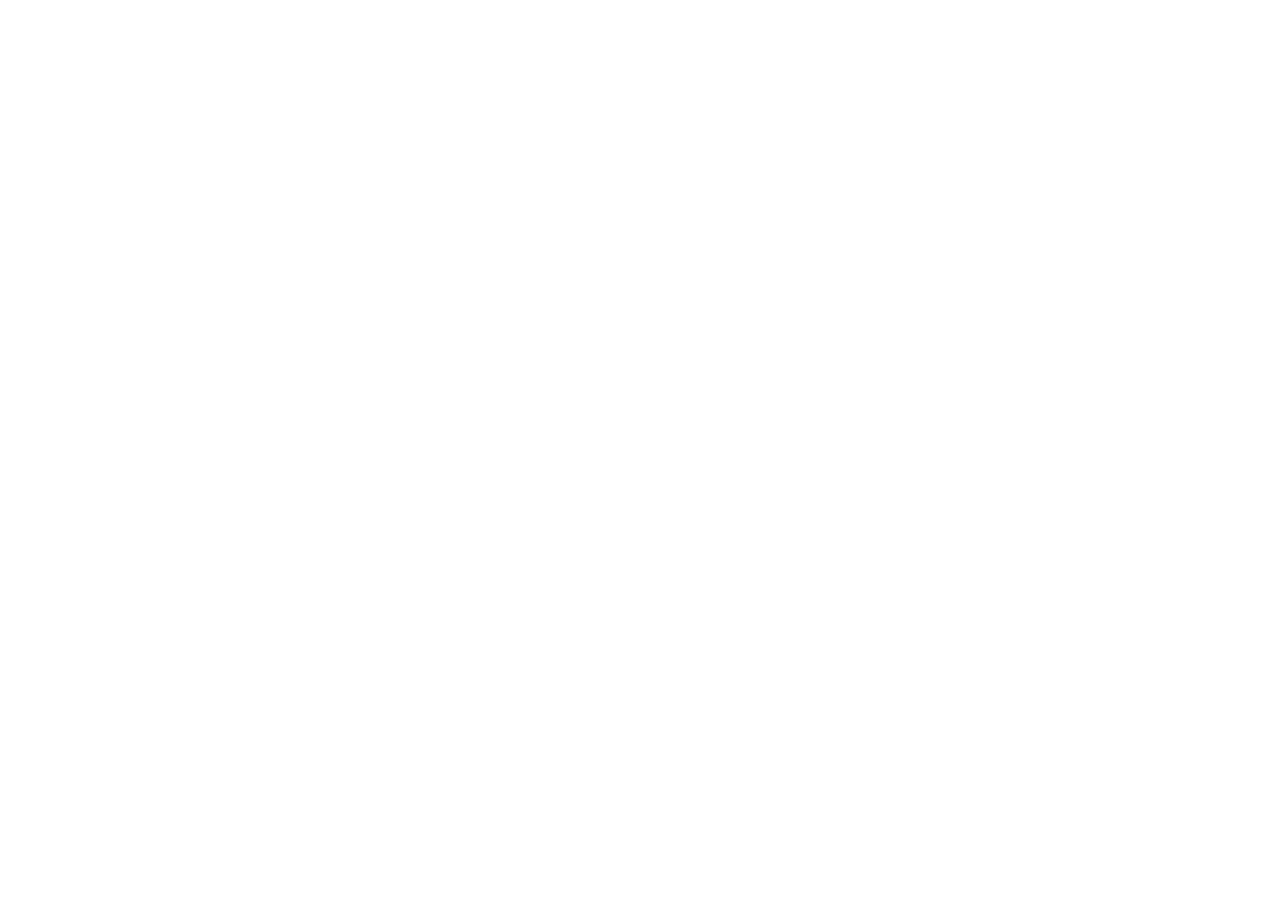
==== indext.html @ 219fdaec "first commit" ====
<!DOCTYPE html>
<html lang="en">

<head>
    <meta charset="UTF-8">
    <meta name="viewport" content="width=device-width, initial-scale=1.0">
    <title>Fancy Traveler</title>
    <link rel="stylesheet" href="CSS/style.css">
    <link rel="stylesheet" href="CSS/responsive.css">

</head>

<body>
    <header>
    </header>
    <main>

    </main>
    <footer>

    </footer>
</body>

</html>
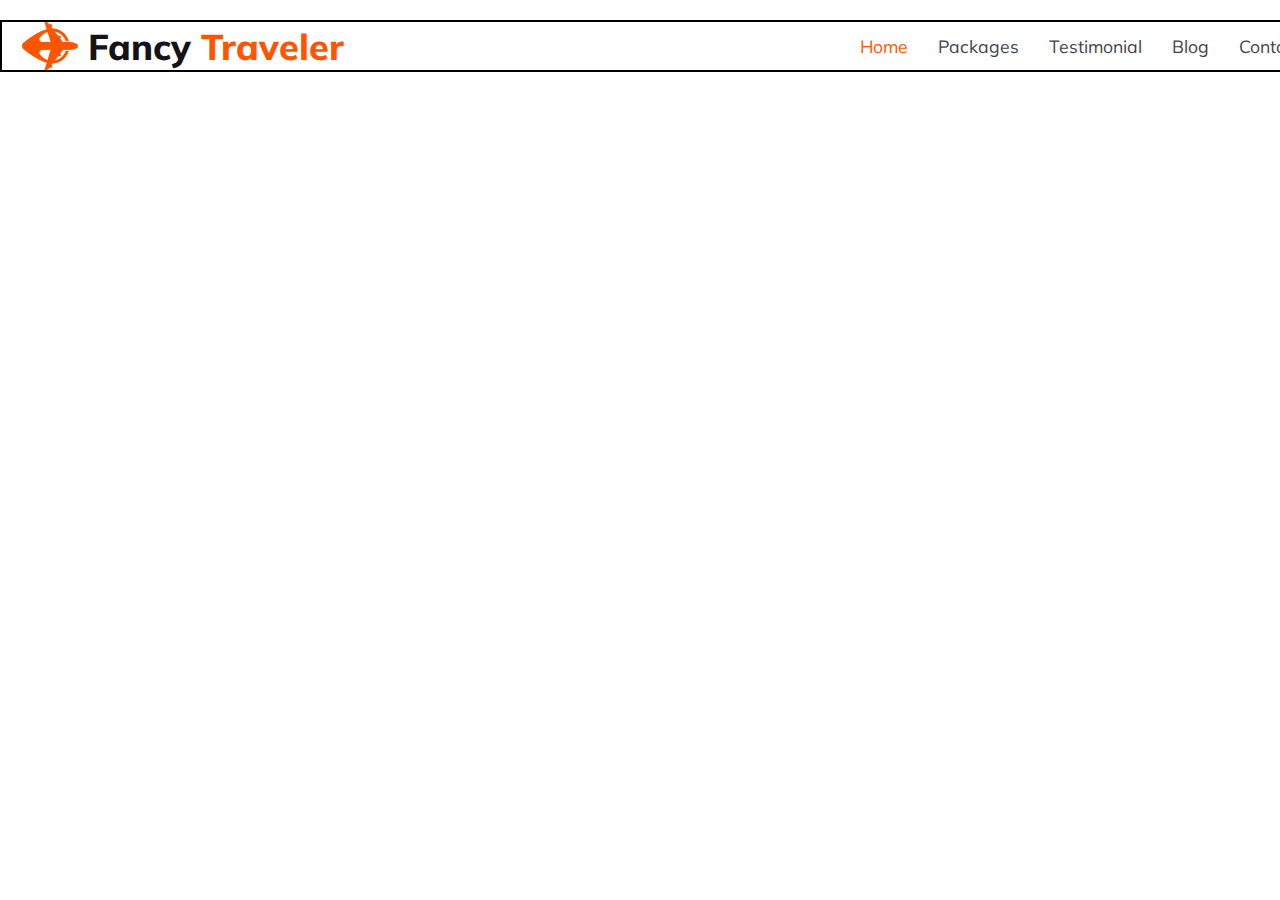
==== commit 1d86d739: "nav bar push" ====
--- a/indext.html
+++ b/indext.html
@@ -7,11 +7,27 @@
     <title>Fancy Traveler</title>
     <link rel="stylesheet" href="CSS/style.css">
     <link rel="stylesheet" href="CSS/responsive.css">
-
+    <link rel="stylesheet" href="https://cdnjs.cloudflare.com/ajax/libs/font-awesome/6.5.1/css/all.min.css"
+        integrity="sha512-DTOQO9RWCH3ppGqcWaEA1BIZOC6xxalwEsw9c2QQeAIftl+Vegovlnee1c9QX4TctnWMn13TZye+giMm8e2LwA=="
+        crossorigin="anonymous" referrerpolicy="no-referrer" />
 </head>
 
 <body>
-    <header>
+    <header class="heading">
+        <!-- Navigation section 'Start Here' -->
+        <nav class="nav-bar">
+            <div class="nav-title">
+                <img src="Images/travel-logo-nav.png" class="logo">
+                <p class="nav-text">Fancy <span style="color:#FF5400 ;">Traveler</span></p>
+            </div>
+            <div class="nav-anchor">
+                <a href="" style="color: #FF5400;">Home</a>
+                <a href="">Packages</a>
+                <a href="">Testimonial</a>
+                <a href="">Blog</a>
+                <a href="">Contact</a>
+            </div>
+        </nav>
     </header>
     <main>
 
--- a/CSS/style.css
+++ b/CSS/style.css
@@ -0,0 +1,42 @@
+@import url("https://fonts.googleapis.com/css2?family=Mulish:ital,wght@0,200;0,300;0,400;0,500;0,600;0,700;0,800;0,900;1,300;1,400;1,600;1,700;1,800&display=swap");
+
+/* Universal style uses */
+* {
+    font-family: "Mulish", sans-serif;
+    margin: 0;
+    padding: 0;
+}
+
+/* Nav section style start here */
+
+.nav-bar {
+    border: 2px solid;
+    width: 1320px;
+    display: flex;
+    justify-content: space-between;
+    margin: 20px auto;
+}
+
+.nav-title {
+    display: flex;
+    align-items: center;
+    gap: 10px;
+    padding-left: 20px;
+    color: #131318;
+font-size: 36px;
+font-weight: 800;
+}
+.nav-anchor a {
+    text-decoration: none;
+    color: var(--Dark-02, #424247);
+text-align: center;
+font-size: 1.1rem;
+font-weight: 400;
+}
+.nav-anchor {
+    padding-right: 20px;
+    display: flex;
+    align-items: center;
+    gap: 30px;
+    
+}--- a/CSS/responsive.css
+++ b/CSS/responsive.css
@@ -0,0 +1,57 @@
+/* Nav bar responsive for Mobile Device */
+
+@media screen and (max-width: 600px) {
+    .nav-bar{
+        width: 90%;
+        flex-direction: column;
+        align-items: center;
+        gap: 10px;
+    }
+    .nav-anchor {
+        display: grid;
+        grid-template-columns: repeat(3, 1fr);
+    }
+}
+
+
+
+
+
+
+
+
+
+
+
+
+
+
+
+
+
+
+
+
+
+
+
+
+
+@media screen and (max-width: 600px) {
+    
+}
+@media screen and (max-width: 600px) {
+    
+}
+@media screen and (max-width: 600px) {
+    
+}
+@media screen and (max-width: 600px) {
+    
+}
+@media screen and (max-width: 600px) {
+    
+}
+@media screen and (max-width: 600px) {
+    
+}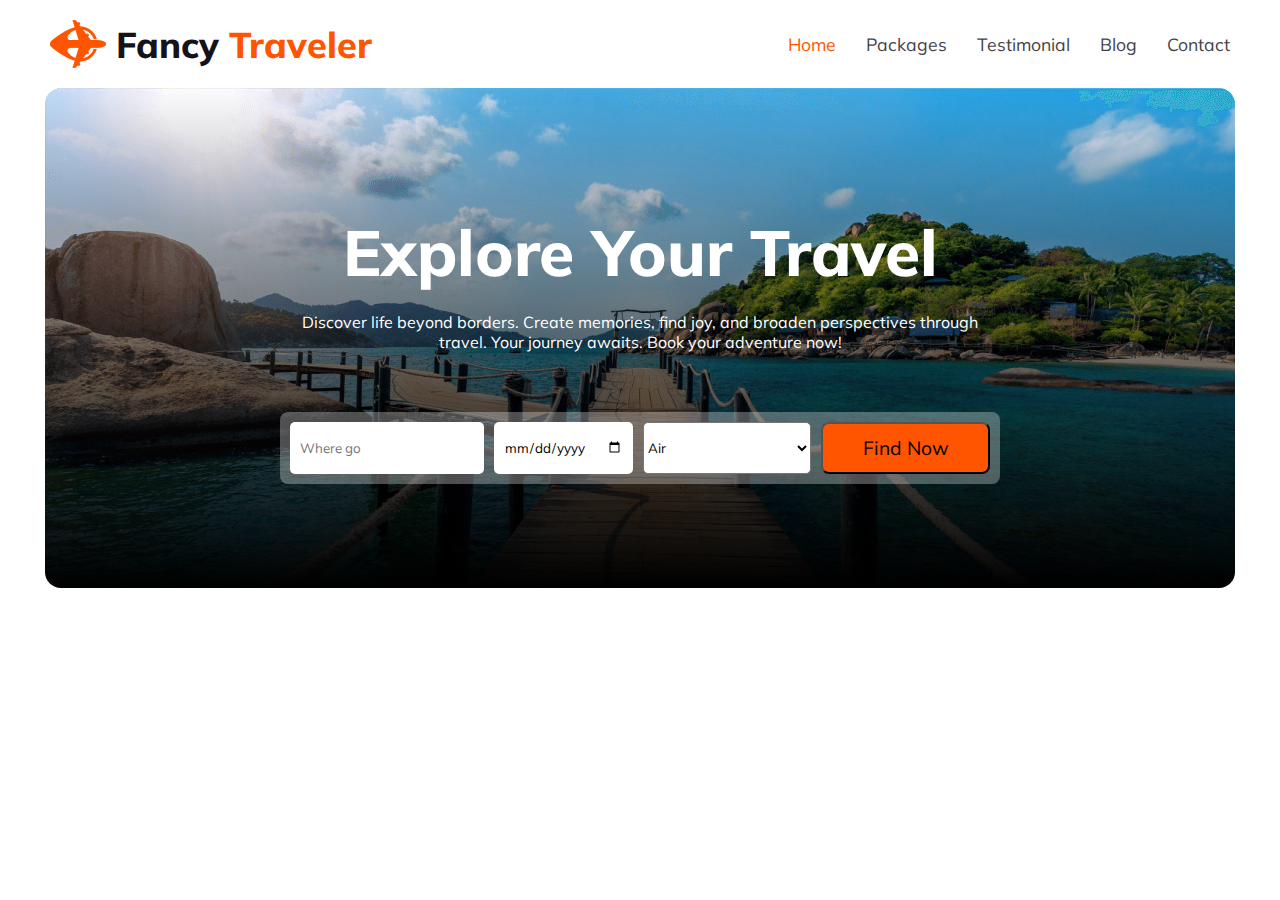
==== commit 6dc42478: "Complete code of Header Section" ====
--- a/indext.html
+++ b/indext.html
@@ -28,6 +28,44 @@
                 <a href="">Contact</a>
             </div>
         </nav>
+        <!-- Navigation section 'End Here' -->
+
+        <!-- Header Banner Section 'Start Here' -->
+
+        <section class="header-banner">
+            <div class="header-banner-text">
+                <h1 class="banner-heading">
+                    Explore Your Travel
+                </h1>
+                <p class="banner-dis">
+                    Discover life beyond borders. Create memories, find joy, and broaden perspectives through travel.
+                    Your
+                    journey awaits. Book your adventure now!
+                </p>
+                <form action="" class="head-form">
+                    <input type="text" placeholder="Where go">
+                    <input type="date" placeholder="When">
+                    <select aria-placeholder="Select Type" class="select">
+                        <option value="Air">Air</option>
+                        <option value="Metro"> Metro</option>
+                        <option value="Bus">Bus</option>
+                        <option value="Private Car">Private Car</option>
+                        <option value="Bike">Bike</option>
+                    </select>
+                    <button class="btn-primary">
+                        <i class="fa fa-magnifying-glass"></i>
+                        Find Now
+                    </button>
+                </form>
+            </div>
+        </section>
+
+
+
+
+
+        <!-- Header Banner Section 'End Here' -->
+
     </header>
     <main>
 
@@ -37,4 +75,5 @@
     </footer>
 </body>
 
-</html>+</html>
+
--- a/CSS/style.css
+++ b/CSS/style.css
@@ -10,8 +10,8 @@
 /* Nav section style start here */
 
 .nav-bar {
-    border: 2px solid;
-    width: 1320px;
+    /* border: 2px solid; */
+    width: 1220px;
     display: flex;
     justify-content: space-between;
     margin: 20px auto;
@@ -23,20 +23,96 @@
     gap: 10px;
     padding-left: 20px;
     color: #131318;
-font-size: 36px;
-font-weight: 800;
+    font-size: 36px;
+    font-weight: 800;
 }
+
 .nav-anchor a {
     text-decoration: none;
     color: var(--Dark-02, #424247);
-text-align: center;
-font-size: 1.1rem;
-font-weight: 400;
+    text-align: center;
+    font-size: 1.1rem;
+    font-weight: 400;
 }
+
 .nav-anchor {
     padding-right: 20px;
     display: flex;
     align-items: center;
     gap: 30px;
-    
+}
+
+/* Header Banner style start here */
+
+.header-banner {
+    /* border: 2px solid; */
+    margin: 0 auto;
+    width: 100%;
+    width: 1190px;
+    height: 500px;
+    background-image: linear-gradient(to top, black, transparent), url('../Images/header-banner.png');
+    background-repeat: no-repeat;
+    background-repeat: cover;
+    border-radius: 16px;
+    display: flex;
+    flex-direction: column;
+    justify-content: center;
+    /* align-content: center; */
+    text-align: center;
+}
+
+.banner-heading {
+    color: #FFF;
+    font-size: 4rem;
+    font-weight: 800;
+    margin: 20px auto;
+}
+
+.banner-dis {
+    width: 676px;
+    color: #FFF;
+    /* text-align: center; */
+    font-size: 1rem;
+    font-weight: 400;
+    margin: 20px auto 60px auto;
+}
+
+.head-form {
+    width: 700px;
+    margin: 0 auto;
+    padding: 10px;
+    display: flex;
+    justify-content: center;
+    border-radius: 8px;
+    background: rgba(255, 255, 255, 0.30);
+}
+
+.head-form input {
+    margin-right: 10px;
+    padding: 10px;
+    border: none;
+    border-radius: 5px;
+}
+
+.select {
+    width: 174px;
+    height: 52px;
+    border-radius: 5px;
+    background: #FFF;
+    margin-right: 10px;
+}
+
+.btn-primary {
+    width: 174px;
+    height: 52px;
+    border-radius: 8px;
+    background: #FF5400;
+    padding: 10px;
+    font-size: 1.2rem;
+    transition: transform(s);
+}
+
+.btn-primary:hover {
+    transform: translateY(-20px) scale(1.2);
+    z-index: 1.2;
 }--- a/CSS/responsive.css
+++ b/CSS/responsive.css
@@ -1,15 +1,55 @@
 /* Nav bar responsive for Mobile Device */
 
 @media screen and (max-width: 600px) {
-    .nav-bar{
+    .nav-bar {
         width: 90%;
         flex-direction: column;
         align-items: center;
         gap: 10px;
     }
+
     .nav-anchor {
         display: grid;
         grid-template-columns: repeat(3, 1fr);
+    }
+}
+
+@media screen and (max-width: 600px) {
+    .header-banner {
+        width: 90%;
+        flex-direction: column;
+    }
+
+    .banner-heading {
+        font-size: 2rem;
+        font-weight: 800;
+        margin: 20px auto;
+    }
+
+    .banner-dis {
+        width: 350px;
+    }
+
+    .head-form {
+        max-width: 80%;
+        flex-direction: column;
+        justify-content: space-evenly;
+        align-items: center;
+    }
+    .select {
+        width: 268px;
+        height: 38px;
+        margin-bottom: 20px;
+
+    }
+    .head-form input {
+        width: 80%;
+        margin-bottom: 20px;
+    }
+    .btn-primary{
+        width: 268px;
+        height: 50px;
+        margin-left: -10px;
     }
 }
 
@@ -37,21 +77,12 @@
 
 
 
-@media screen and (max-width: 600px) {
-    
-}
-@media screen and (max-width: 600px) {
-    
-}
-@media screen and (max-width: 600px) {
-    
-}
-@media screen and (max-width: 600px) {
-    
-}
-@media screen and (max-width: 600px) {
-    
-}
-@media screen and (max-width: 600px) {
-    
-}+@media screen and (max-width: 600px) {}
+
+@media screen and (max-width: 600px) {}
+
+@media screen and (max-width: 600px) {}
+
+@media screen and (max-width: 600px) {}
+
+@media screen and (max-width: 600px) {}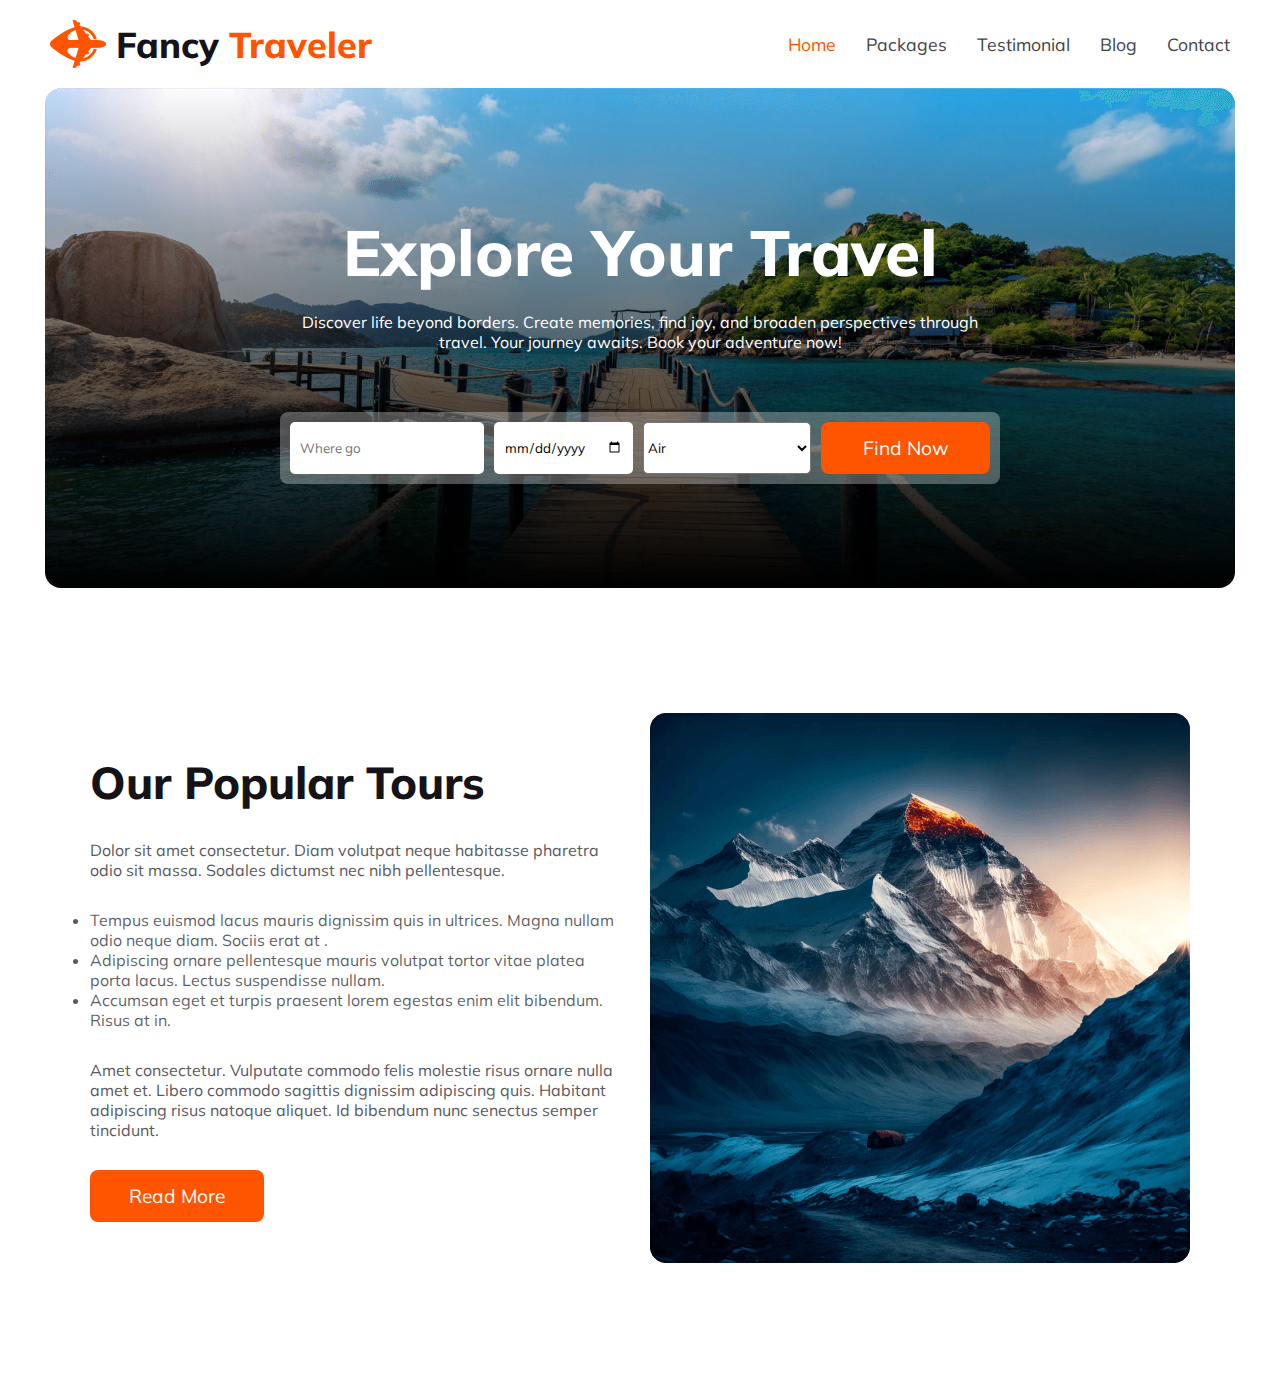
==== commit c7124b97: "Section 1 Compleat code with responsiveness" ====
--- a/indext.html
+++ b/indext.html
@@ -59,15 +59,69 @@
                 </form>
             </div>
         </section>
+    </header>
+    <!-- Header Banner Section 'End Here' -->
+
+    <!-- Main  Section 'Start Here' -->
+    <main>
+<!-- Section 01 code 'Start Here' -->
+
+<section class="section1">
+    <div class="sec1-text">
+        <h1 class="sce1-heading">
+            Our Popular Tours
+        </h1>
+        <p class="sec1-p">
+            Dolor sit amet consectetur. Diam volutpat neque habitasse pharetra odio sit massa. Sodales dictumst nec nibh pellentesque.
+        </p>
+        <ul class="sec1-ul">
+            <li>Tempus euismod lacus mauris dignissim quis in ultrices. Magna nullam odio neque diam. Sociis erat at .</li>
+            <li>Adipiscing ornare pellentesque mauris volutpat tortor vitae platea porta lacus. Lectus suspendisse nullam.</li>
+            <li> Accumsan eget et turpis praesent lorem egestas enim elit bibendum. Risus at in.</li>
+        </ul>
+        <p class="sec1-p"> 
+            Amet consectetur. Vulputate commodo felis molestie risus 
+ornare nulla amet et. Libero commodo sagittis dignissim adipiscing quis. Habitant adipiscing risus natoque aliquet. Id bibendum nunc senectus semper tincidunt. 
+        </p>
+<button class="btn-primary">
+    Read More
+</button>
+
+    </div>
+    <div class="sce1-img">
+        <img src="Images/popular-tours.png" alt="" class="hill">
+    </div>
+</section>
 
 
 
 
 
-        <!-- Header Banner Section 'End Here' -->
 
-    </header>
-    <main>
+
+
+
+
+
+
+<!-- Section 01 code 'Start Here' -->
+
+
+
+
+
+
+
+
+<!-- Section 01 code 'Start Here' -->
+<!-- Section 01 code 'Start Here' -->
+<!-- Section 01 code 'Start Here' -->
+
+
+
+
+
+
 
     </main>
     <footer>
--- a/CSS/style.css
+++ b/CSS/style.css
@@ -103,8 +103,10 @@
 }
 
 .btn-primary {
+    color: #FFF;
     width: 174px;
     height: 52px;
+    border: none;
     border-radius: 8px;
     background: #FF5400;
     padding: 10px;
@@ -115,4 +117,46 @@
 .btn-primary:hover {
     transform: translateY(-20px) scale(1.2);
     z-index: 1.2;
+}
+
+/* Section 1 style start here */
+.section1 {
+    margin: 100px auto;
+    width: 1200px;
+    height: 600px;
+    display: flex;
+    justify-content: center;
+    align-items: center;
+    gap: 30px;
+}
+
+.sce1-heading {
+    color: #131318;
+    text-align: left;
+    font-size: 2.8rem;
+    font-weight: 800;
+    margin-bottom: 30px;
+}
+
+.sec1-p {
+    width: 530px;
+    color: #5A5A5D;
+    font-size: 1rem;
+    font-weight: 400;
+    margin: 30px 0;
+}
+
+.sec1-text > ul > li {
+    width: 525px;
+    color: rgba(19, 19, 24, 0.70);
+    font-size: 1rem;
+    font-weight: 400;
+    margin-bottom: 30px 0px;
+}
+
+.sce1-img {
+    max-width: 50%;
+    width: 540px;
+height: 550px;
+border-radius: 16px;
 }--- a/CSS/responsive.css
+++ b/CSS/responsive.css
@@ -36,20 +36,55 @@
         justify-content: space-evenly;
         align-items: center;
     }
+
     .select {
         width: 268px;
         height: 38px;
         margin-bottom: 20px;
 
     }
+
     .head-form input {
         width: 80%;
         margin-bottom: 20px;
     }
-    .btn-primary{
+
+    .btn-primary {
         width: 268px;
         height: 50px;
         margin-left: -10px;
+    }
+}
+
+@media screen and (max-width: 600px) {
+    .section1 {
+        width: 80%;
+        height: 100%;
+        flex-direction: column;
+        justify-content: center;
+        align-items: center;
+        gap: 30px;
+    }
+
+    .sce1-heading {
+        text-align: left;
+        font-size: 1.8rem;
+    }
+
+    .sec1-p {
+        width: 350px;
+    }
+
+    .sec1-text>ul>li {
+        width: 350px;
+    }
+
+    .sce1-img img {
+        position: relative;
+        left: -90px;
+        width: 350px;
+        height: 350px;
+        margin: 0px auto;
     }
 }
 
@@ -83,6 +118,4 @@
 
 @media screen and (max-width: 600px) {}
 
-@media screen and (max-width: 600px) {}
-
 @media screen and (max-width: 600px) {}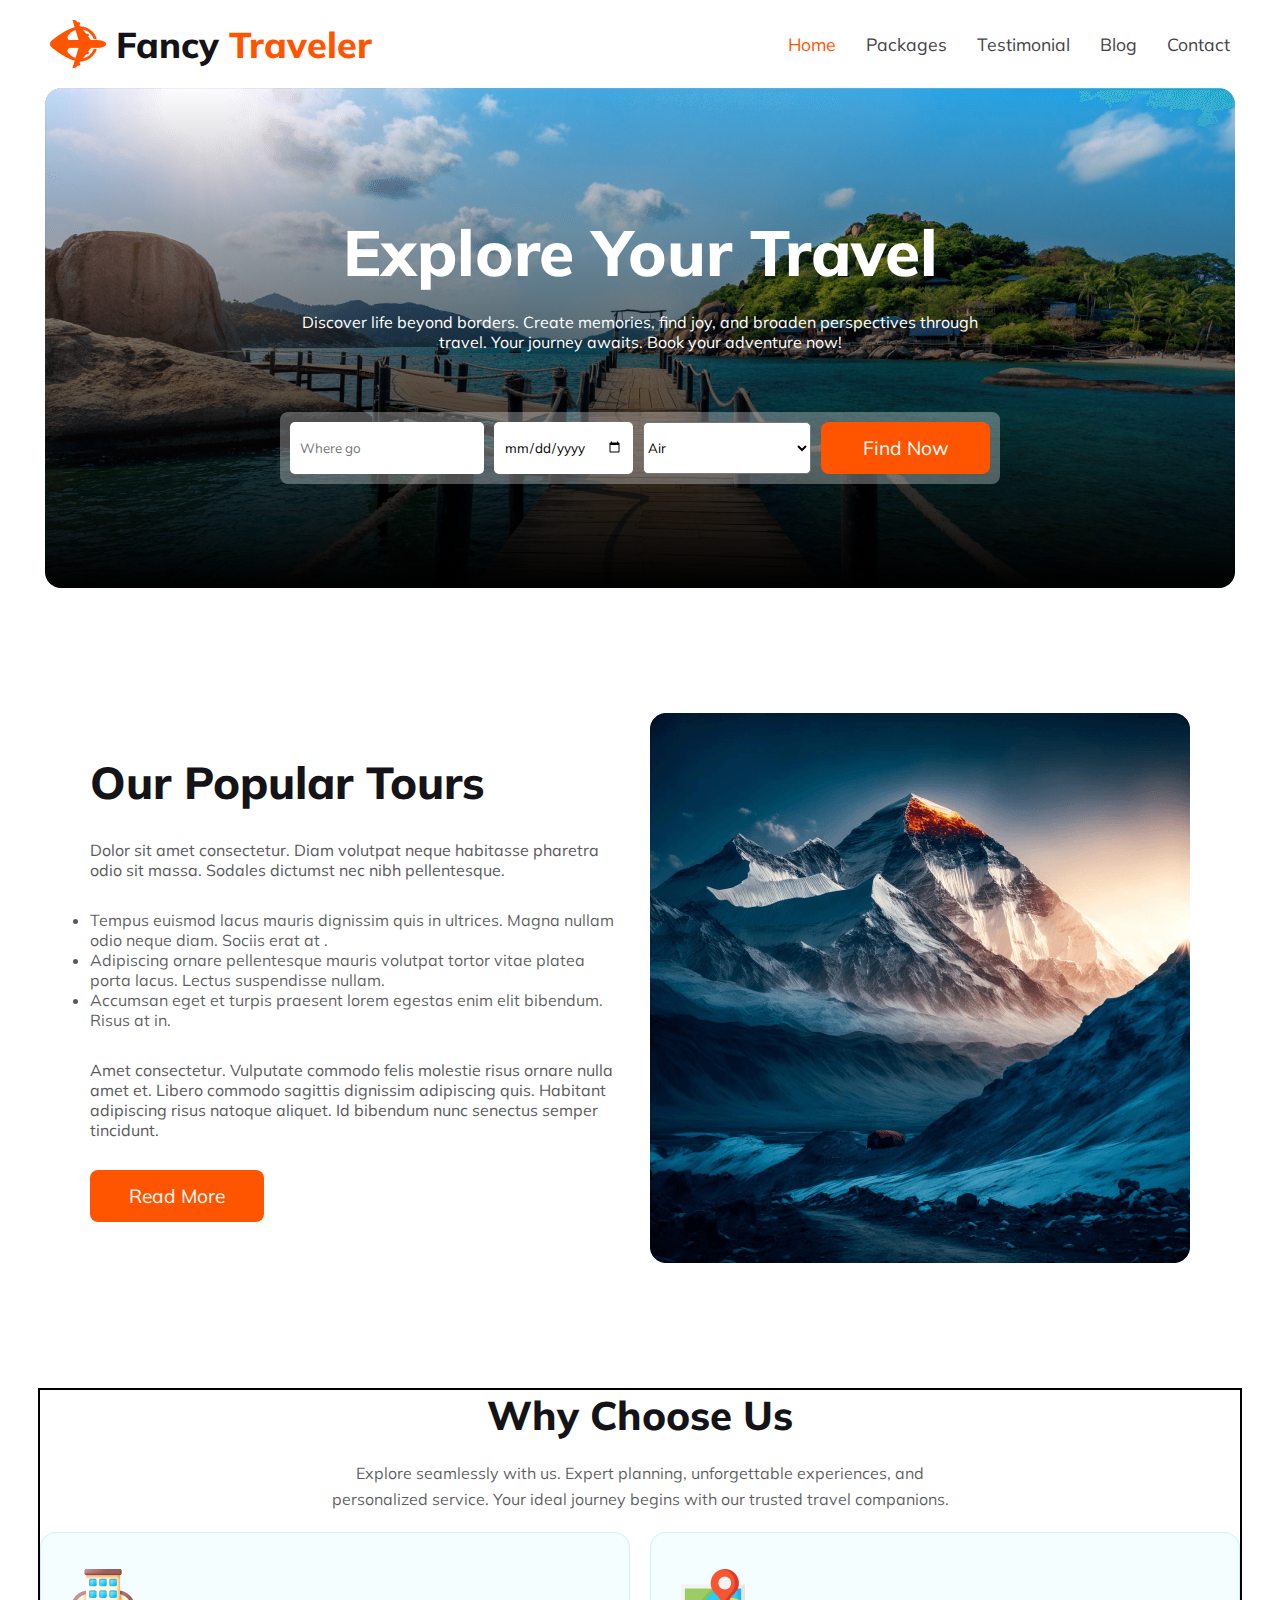
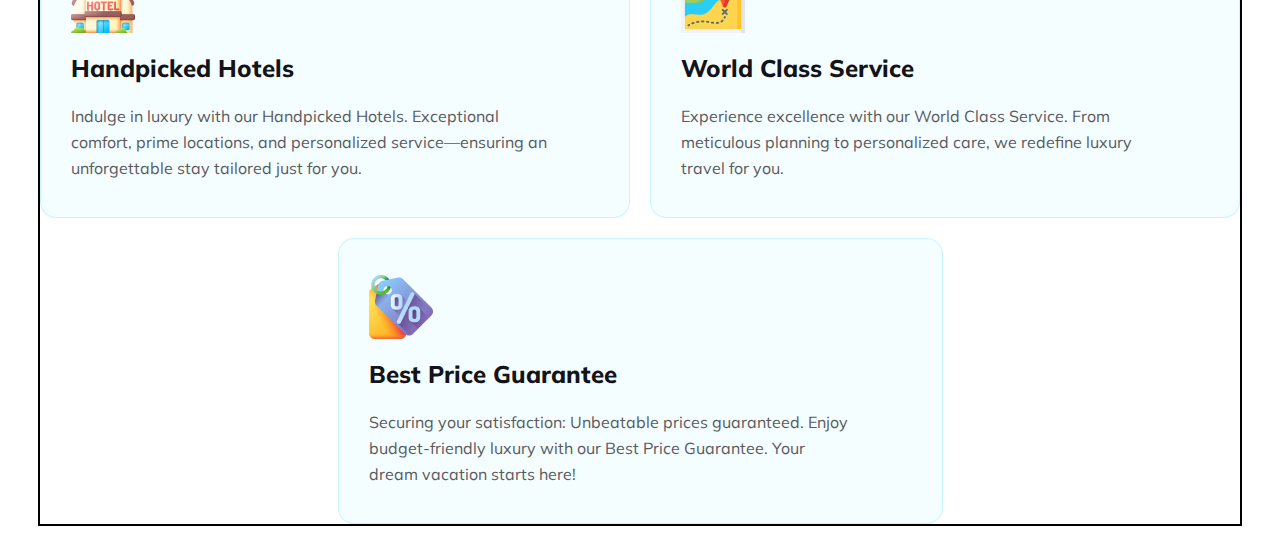
==== commit 2ffe3084: "why choose us section with responsive layout" ====
--- a/indext.html
+++ b/indext.html
@@ -4,7 +4,7 @@
 <head>
     <meta charset="UTF-8">
     <meta name="viewport" content="width=device-width, initial-scale=1.0">
-    <title>Fancy Traveler</title>
+    <title>Fancy Traveler </title>
     <link rel="stylesheet" href="CSS/style.css">
     <link rel="stylesheet" href="CSS/responsive.css">
     <link rel="stylesheet" href="https://cdnjs.cloudflare.com/ajax/libs/font-awesome/6.5.1/css/all.min.css"
@@ -83,7 +83,7 @@
             Amet consectetur. Vulputate commodo felis molestie risus 
 ornare nulla amet et. Libero commodo sagittis dignissim adipiscing quis. Habitant adipiscing risus natoque aliquet. Id bibendum nunc senectus semper tincidunt. 
         </p>
-<button class="btn-primary">
+<button class="btn-primary btn-two">
     Read More
 </button>
 
@@ -92,19 +92,49 @@
         <img src="Images/popular-tours.png" alt="" class="hill">
     </div>
 </section>
+<!-- Section 01 code 'End Here' -->
 
 
 
+<!-- Section 03 code 'Start Here' -->
 
-
-
-
-
-
-
-
-
-<!-- Section 01 code 'Start Here' -->
+<section class="ch-container">
+        <div class="ch-head">
+            <h1 class="ch-heading">Why Choose Us</h1>
+            <p class="ch-dis">Explore seamlessly with us. Expert planning, unforgettable experiences, and personalized service. Your ideal journey begins with our trusted travel companions.</p>
+        </div>
+    <div class="ch-div2">
+        <div class="ch-serve">
+            <img src="Images/hotel1.png" class="ch-img">
+            <h1 class="ch-heading">
+                Handpicked Hotels
+            </h1>
+            <p class="ch-p">
+                Indulge in luxury with our Handpicked Hotels. Exceptional comfort, prime locations, and personalized service—ensuring an unforgettable stay tailored just for you.
+            </p>
+        </div>
+        <div class="ch-serve">
+            <img src="Images/map1.png" class="ch-img">
+            <h1 class="ch-heading">
+                World Class Service
+            </h1>
+            <p class="ch-p">
+                Experience excellence with our World Class Service. From meticulous planning to personalized care, we redefine luxury travel for you.
+            </p>
+        </div>
+    </div>
+    <div class="ch-div3">
+        <div class="ch-serve">
+            <img src="Images/price-tag1.png" class="ch-img">
+            <h1 class="ch-heading">
+                Best Price Guarantee
+            </h1>
+            <p class="ch-p">
+                Securing your satisfaction: Unbeatable prices guaranteed. Enjoy budget-friendly luxury with our Best Price Guarantee. Your dream vacation starts here! 
+            </p>
+        </div>
+    </div>
+</section>
 
 
 
--- a/CSS/style.css
+++ b/CSS/style.css
@@ -146,7 +146,7 @@
     margin: 30px 0;
 }
 
-.sec1-text > ul > li {
+.sec1-text>ul>li {
     width: 525px;
     color: rgba(19, 19, 24, 0.70);
     font-size: 1rem;
@@ -157,6 +157,86 @@
 .sce1-img {
     max-width: 50%;
     width: 540px;
-height: 550px;
-border-radius: 16px;
+    height: 550px;
+    border-radius: 16px;
+}
+
+/* Section 3 style start here */
+
+.ch-container {
+    border: 2px solid;
+    width: 1200px;
+    margin: 10px auto;
+    display: block;
+    /* text-align: center; */
+}
+
+.ch-head {
+    text-align: center;
+}
+
+.ch-head .ch-heading {
+    color: #131318;
+    font-size: 2.5rem;
+    font-weight: 800;
+}
+
+.ch-head .ch-dis {
+    /* border: 1px solid; */
+    margin: 20px auto;
+    width: 643px;
+    color: rgba(19, 19, 24, 0.70);
+    font-size: 1rem;
+    font-weight: 400;
+    line-height: 26px;
+    /* 162.5% */
+}
+
+.ch-serve {
+    width: 573px;
+    height: 284px;
+    border-radius: 16px;
+    border: 1px solid rgba(41, 206, 246, 0.20);
+    background: rgba(41, 206, 246, 0.05);
+    display: flex;
+    flex-direction: column;
+    justify-content: center;
+    padding-left: 30px;
+}
+
+/* box design */
+.ch-img {
+    width: 64px;
+    height: 64px;
+    /* padding-left: 20px; */
+    margin-bottom: 20px;
+}
+
+.ch-heading {
+    color: #131318;
+    font-size: 1.5rem;
+    font-weight: 800;
+    /* padding-left: 20px; */
+    margin-bottom: 20px;
+}
+
+.ch-p {
+    width: 486px;
+    color: #5A5A5D;
+    font-size: 1rem;
+    font-weight: 400;
+    line-height: 26px;
+    /* 162.5% */
+    /* padding-left: 20px; */
+}
+
+.ch-div2{
+    display: flex;
+    justify-content: space-evenly;
+    gap: 20px;
+}
+.ch-div3{
+    display: flex;
+    justify-content: center;
+    margin-top: 20px;
 }--- a/CSS/responsive.css
+++ b/CSS/responsive.css
@@ -86,7 +86,46 @@
         height: 350px;
         margin: 0px auto;
     }
+
+    .btn-two {
+        width: 150px;
+        height: 50px;
+        margin-left: 10px;
+    }
 }
+
+/* choose section (3) mobile responsive */
+
+@media screen and (max-width: 600px) {
+
+    .ch-container {
+        width: 90%;
+    }
+
+    .ch-heading {
+        font-size: 1.5rem;
+    }
+
+    .ch-head .ch-dis {
+        width: 350px;
+    }
+
+    .ch-serve {
+        width: 335px;
+        height: 289px;
+    }
+
+    .ch-p{
+        width: 300px;
+    }
+
+    .ch-div2{
+        flex-direction: column;
+        margin-left: 10px;
+    }
+}
+
+
 
 
 
@@ -116,6 +155,4 @@
 
 @media screen and (max-width: 600px) {}
 
-@media screen and (max-width: 600px) {}
-
 @media screen and (max-width: 600px) {}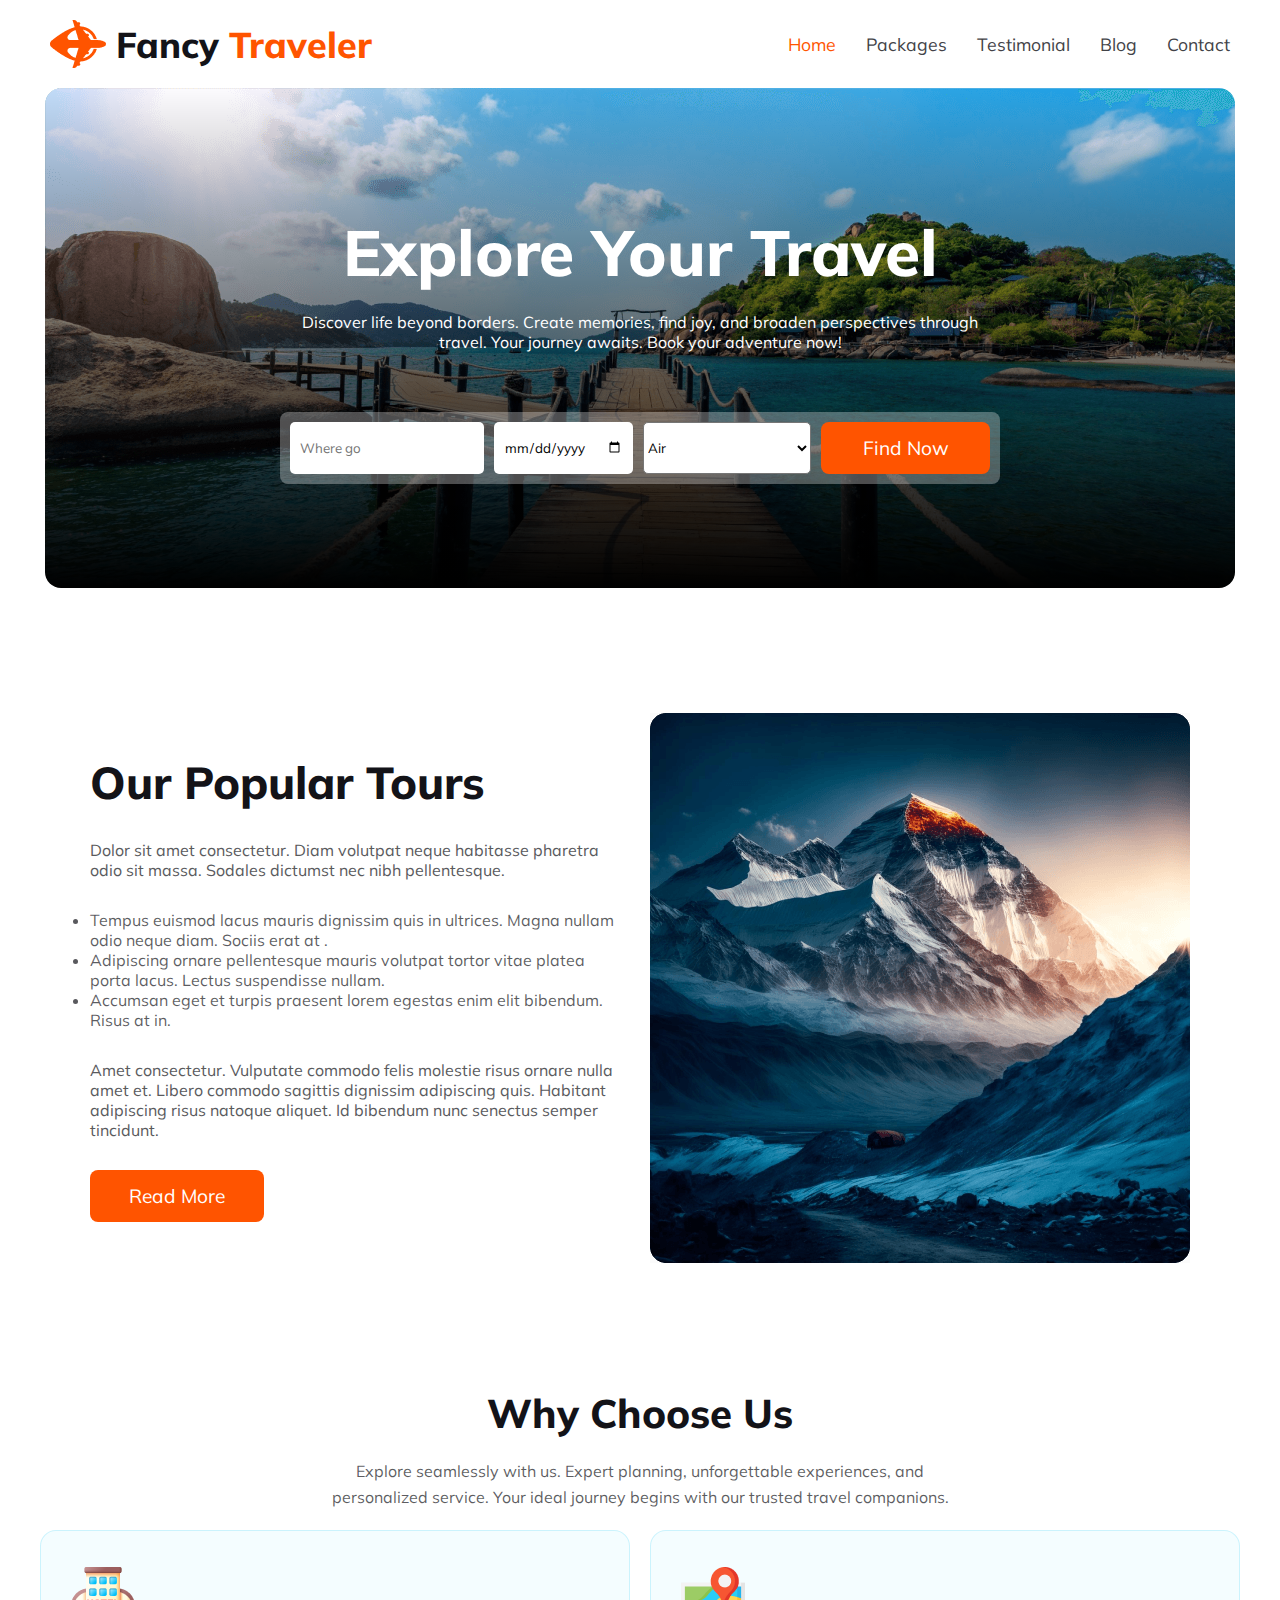
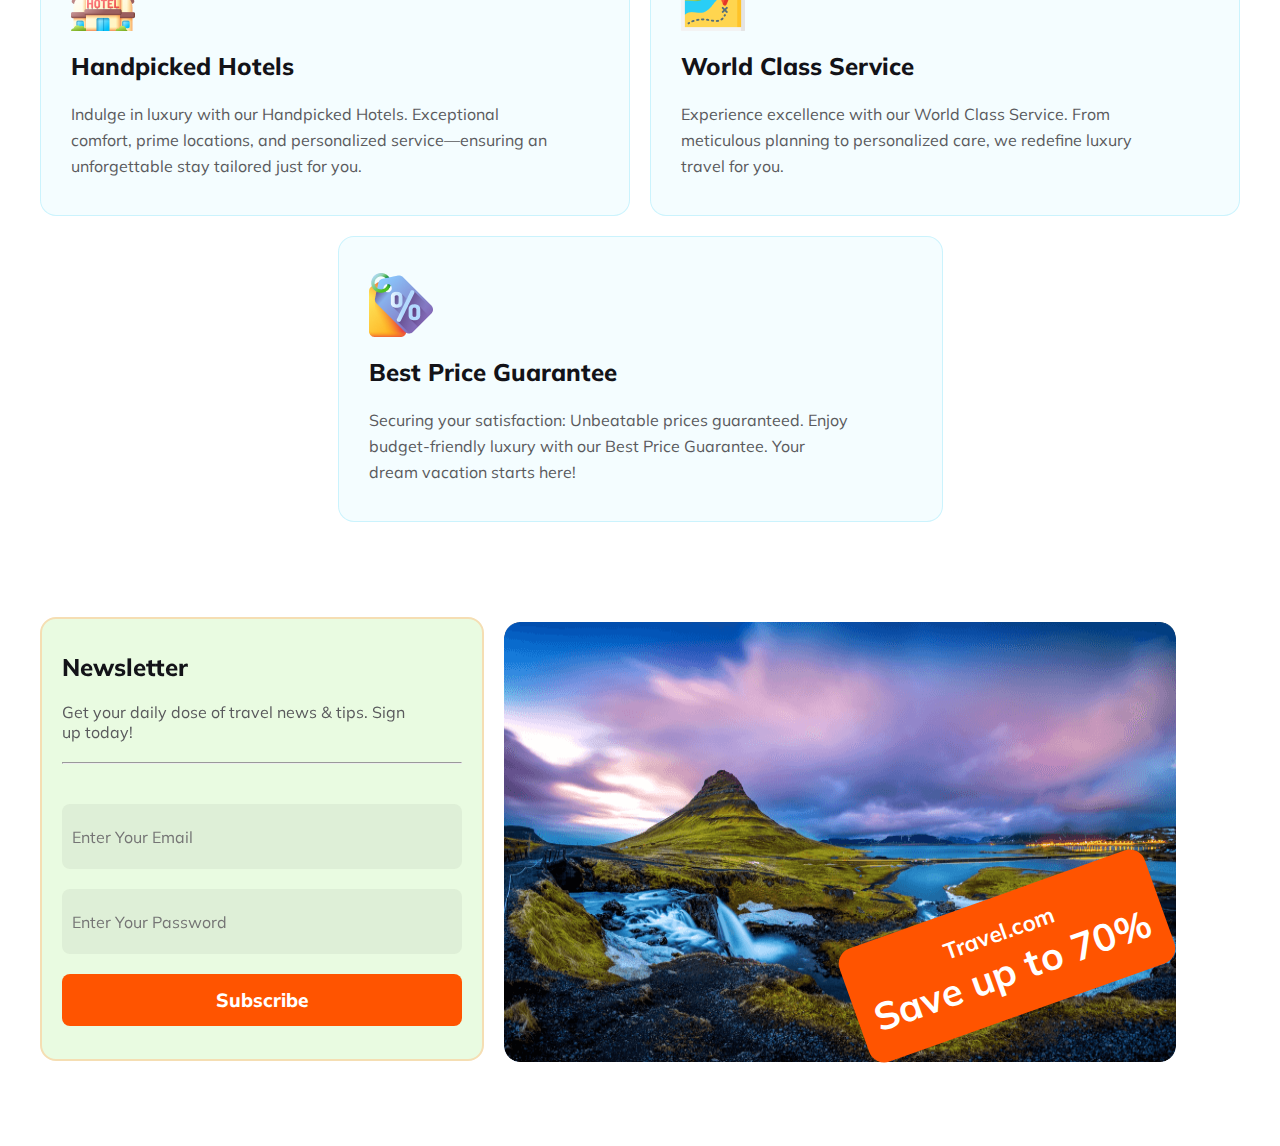
==== commit 30e1b51d: "Newsletter Section code complete push" ====
--- a/indext.html
+++ b/indext.html
@@ -135,15 +135,39 @@
         </div>
     </div>
 </section>
+<!-- Section 03 code 'End Here' -->
+
+<!-- Section 04-"Newsletter section" code 'Start Here' -->
+<section class="newsletter">
+    <div class="news-text">
+<h1 class="nletter-heading">
+    Newsletter
+</h1>
+<p class="nletter-p">
+    Get your daily dose of travel news & tips. Sign up today!
+</p>
+<hr style="color: blueviolet;">
+<form action="" class="nl-form">
+    <input type="email" required placeholder="Enter Your Email">
+    <input type="password" required placeholder="Enter Your Password">
+    <button class="btn-primary btn-nl">
+        Subscribe
+    </button>
+</form>
+    </div>
+    <div class="news-img">
+        <img src="Images/newslaetter-photo.png" class="img-news">
+        <button class="btn-primary btn-img">
+<h3>Travel.com</h3>
+<h1>Save up to 70%</h1>
+        </button></div>
+</section>
+<!-- Section 04-"Newsletter section" code 'End Here' -->
 
 
 
 
 
-
-
-
-<!-- Section 01 code 'Start Here' -->
 <!-- Section 01 code 'Start Here' -->
 <!-- Section 01 code 'Start Here' -->
 
--- a/CSS/style.css
+++ b/CSS/style.css
@@ -164,7 +164,7 @@
 /* Section 3 style start here */
 
 .ch-container {
-    border: 2px solid;
+    /* border: 2px solid; */
     width: 1200px;
     margin: 10px auto;
     display: block;
@@ -230,13 +230,97 @@
     /* padding-left: 20px; */
 }
 
-.ch-div2{
+.ch-div2 {
     display: flex;
     justify-content: space-evenly;
     gap: 20px;
 }
-.ch-div3{
+
+.ch-div3 {
     display: flex;
     justify-content: center;
     margin-top: 20px;
+}
+
+/* Newsletter Section style start here */
+
+.newsletter {
+    /* border: 2px solid; */
+    width: 1200px;
+    margin: 0 auto;
+    display: flex;
+    justify-content: center;
+    align-items: center;
+    gap: 20px;
+}
+
+.news-text {
+    width: 500px;
+    height: 400px;
+    display: flex;
+    flex-direction: column;
+    justify-content: center;
+    border-radius: 16px;
+    border: 2px solid wheat;
+    background: rgba(227, 250, 217, 0.8);
+    backdrop-filter: blur(2.5px);
+    gap: 20px;
+    padding: 20px;
+}
+
+.nletter-heading {
+    color: #131318;
+    font-size: 1.5rem;
+    font-weight: 800;
+}
+
+.nletter-p {
+    width: 350px;
+    color: #5A5A5D;
+    font-size: 1rem;
+    font-weight: 400;
+}
+
+.nl-form input {
+    display: flex;
+    flex-direction: column;
+    width: 380px;
+    height: 45px;
+    border: none;
+    border-radius: 8px;
+    background: rgba(19, 19, 24, 0.05);
+    font-size: 1rem;
+    padding: 10px;
+    margin-top: 20px;
+}
+
+.btn-nl {
+    margin-top: 20px;
+    width: 400px;
+    height: 52px;
+    border-radius: 8px;
+    background: #FF5400;
+    font-weight: 800;
+}
+
+.img-news {
+    width: 672px;
+    height: 440px;
+    border-radius: 16px;
+    margin-top: 50px;
+    position: relative;
+    top: 40px;
+}
+
+.btn-img {
+    width: 324px;
+    height: 120px;
+    color: #FFF;
+    font-style: normal;
+    font-weight: 800;
+    border-radius: 16px;
+    transform: rotate(-19.628deg);
+    position: relative;
+    left: 341px;
+    bottom: 130px;
 }--- a/CSS/responsive.css
+++ b/CSS/responsive.css
@@ -64,6 +64,7 @@
         justify-content: center;
         align-items: center;
         gap: 30px;
+        margin-bottom: -110px;
     }
 
     .sce1-heading {
@@ -99,6 +100,7 @@
 @media screen and (max-width: 600px) {
 
     .ch-container {
+        margin-top: 0;
         width: 90%;
     }
 
@@ -115,16 +117,56 @@
         height: 289px;
     }
 
-    .ch-p{
+    .ch-p {
         width: 300px;
     }
 
-    .ch-div2{
+    .ch-div2 {
         flex-direction: column;
         margin-left: 10px;
     }
 }
 
+/* Newsletter section Mobile Responsive */
+
+@media screen and (max-width: 600px) {
+    .newsletter {
+        width: 90%;
+        flex-direction: column;
+        /* justify-content: center;
+        align-items: center; */
+    }
+
+    .news-text {
+        margin-top: 80px;
+        width: 90%;
+    }
+
+    .nl-form input {
+        width: 288px;
+        height: 52px;
+        margin: 16px auto;
+    }
+
+    .btn-nl {
+        width: 300px;
+        height: 60px;
+        margin-left: 22px;
+    }
+    .img-news{
+        width: 100%;
+        margin: 0px;
+    }
+    .btn-img {
+        width: 284px;
+        height: 100px;
+        position: relative;
+        left: 110px;
+        bottom: 105px;
+    }
+}
+
+
 
 
 
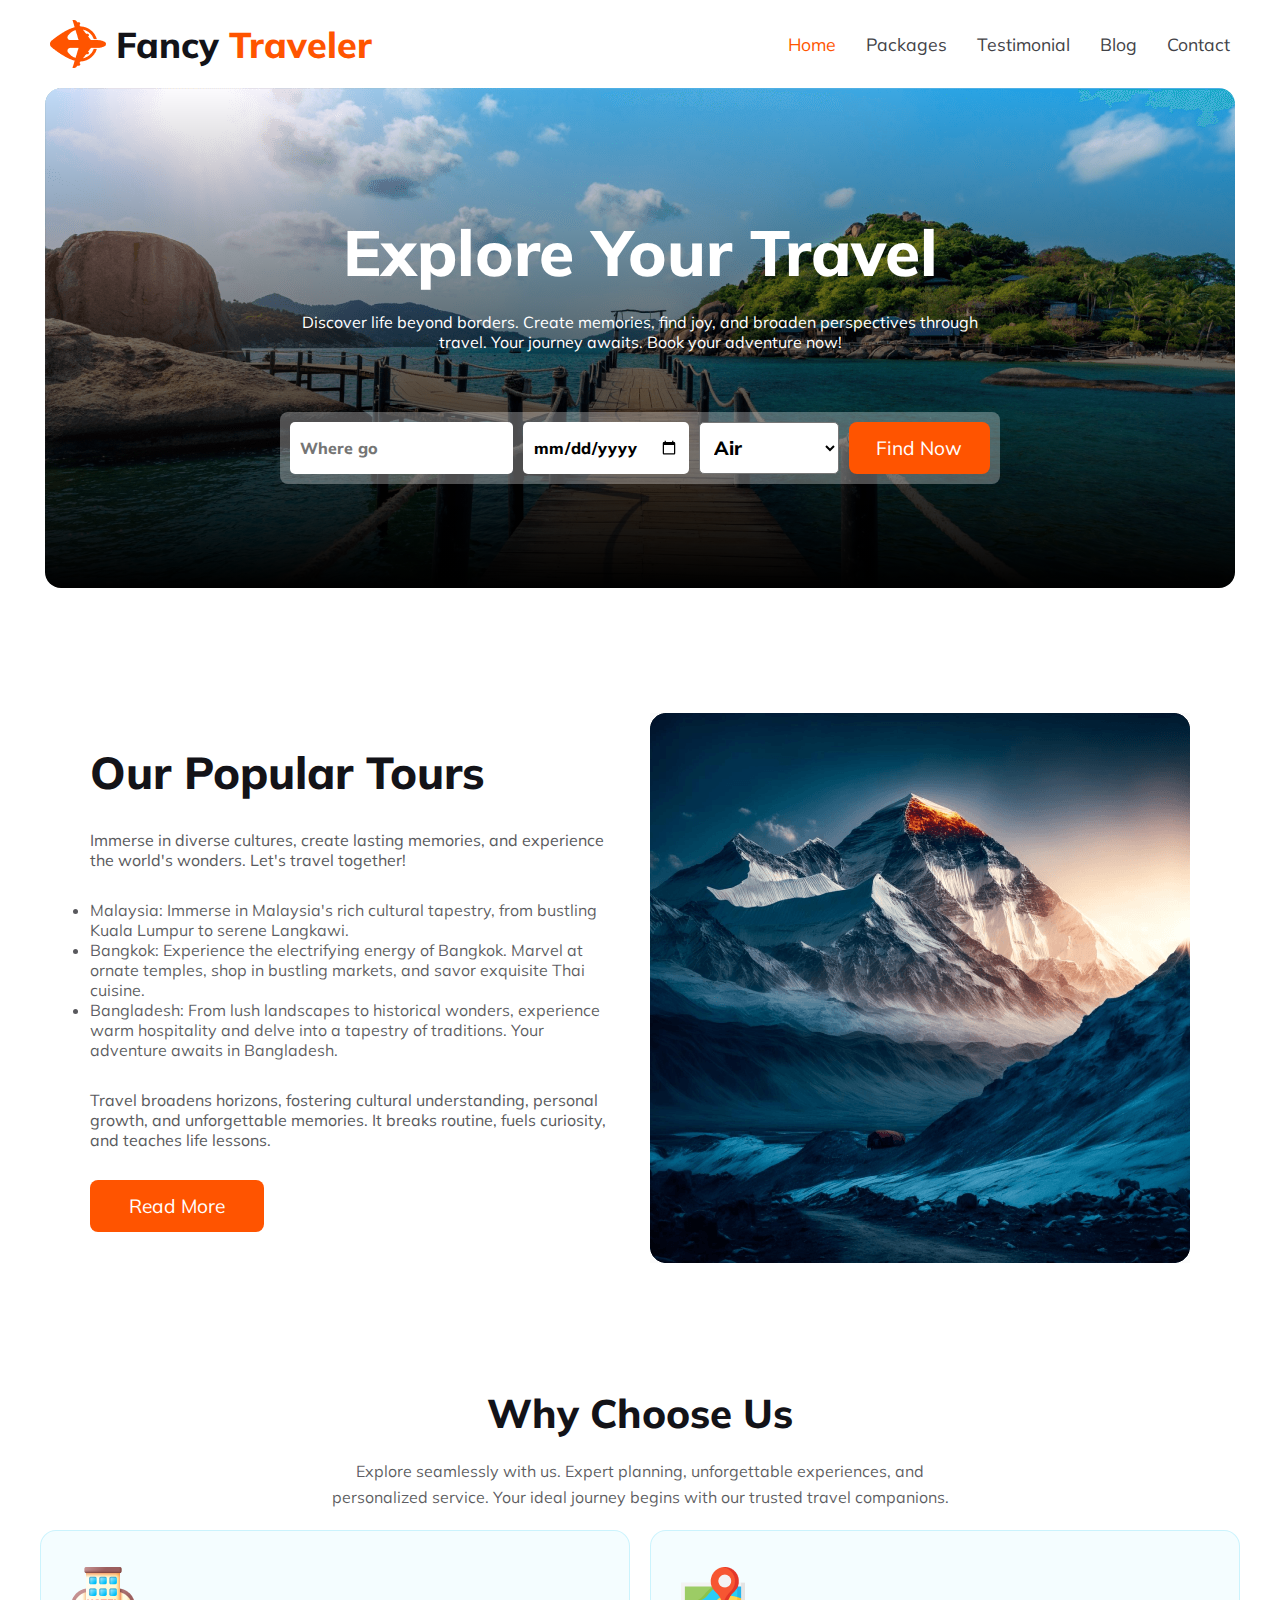
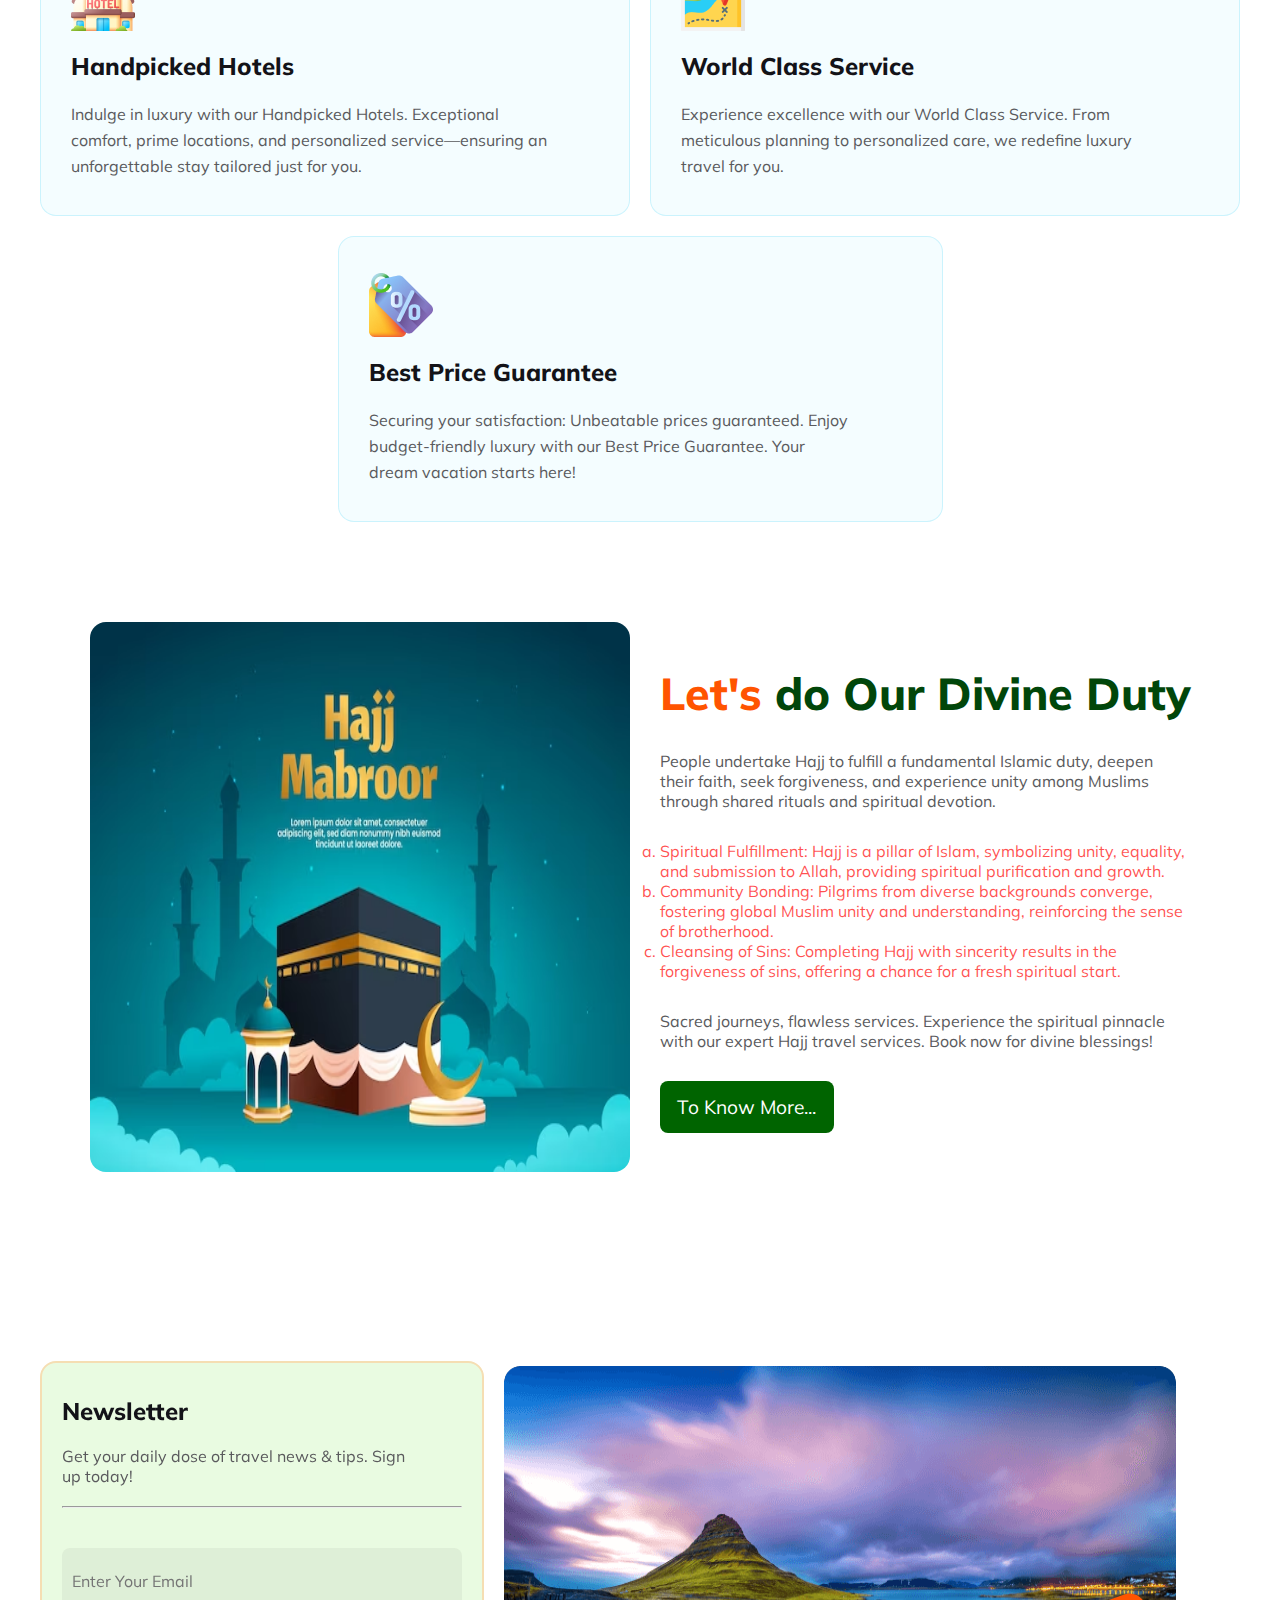
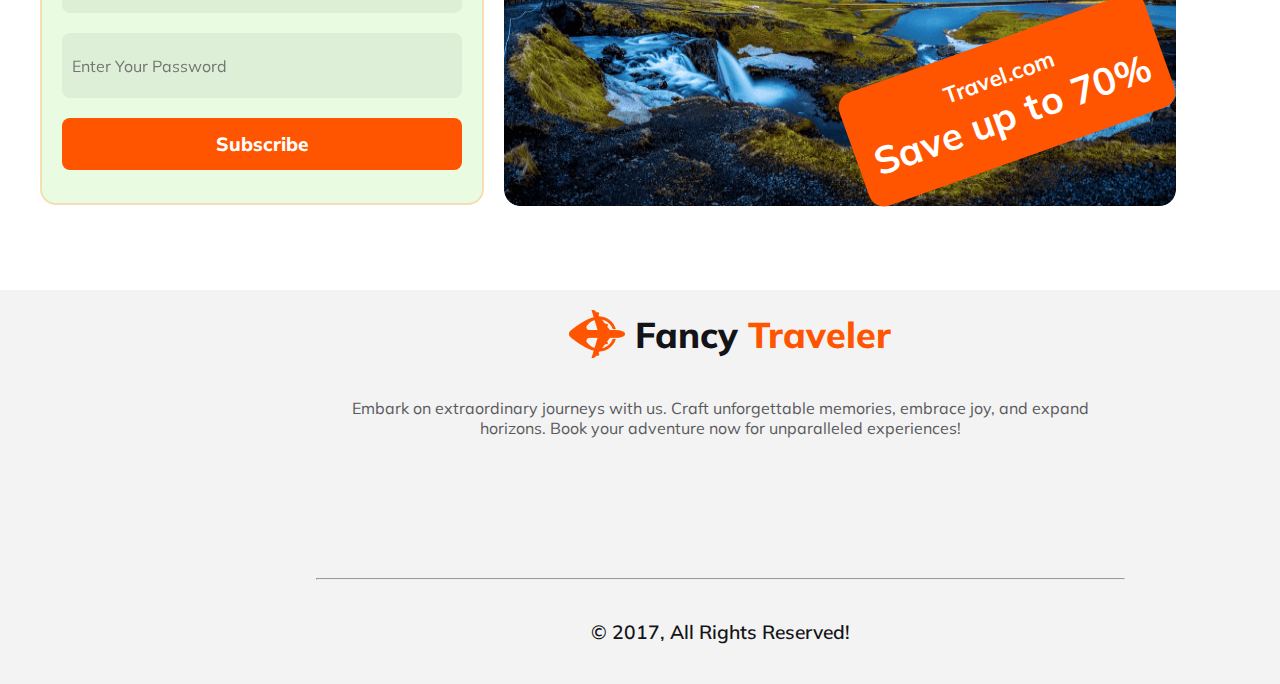
==== commit 82a1056d: "own Think Design code" ====
--- a/indext.html
+++ b/indext.html
@@ -64,124 +64,175 @@
 
     <!-- Main  Section 'Start Here' -->
     <main>
-<!-- Section 01 code 'Start Here' -->
-
-<section class="section1">
-    <div class="sec1-text">
-        <h1 class="sce1-heading">
-            Our Popular Tours
-        </h1>
-        <p class="sec1-p">
-            Dolor sit amet consectetur. Diam volutpat neque habitasse pharetra odio sit massa. Sodales dictumst nec nibh pellentesque.
+        <!-- Section 01 code 'Start Here' -->
+
+        <section class="section1">
+            <div class="sec1-text">
+                <h1 class="sce1-heading">
+                    Our Popular Tours
+                </h1>
+                <p class="sec1-p">
+                    Immerse in diverse cultures, create lasting memories, and experience the world's wonders. Let's
+                    travel together!
+                </p>
+                <ul class="sec1-ul">
+                    <li>Malaysia:
+                        Immerse in Malaysia's rich cultural tapestry, from bustling Kuala Lumpur to serene Langkawi.
+                    </li>
+                    <li>Bangkok:
+                        Experience the electrifying energy of Bangkok. Marvel at ornate temples, shop in bustling
+                        markets, and savor exquisite Thai cuisine. </li>
+                    <li>Bangladesh:
+                        From lush landscapes to historical wonders, experience warm hospitality and delve into a
+                        tapestry of traditions. Your adventure awaits in Bangladesh.</li>
+                </ul>
+                <p class="sec1-p">
+                    Travel broadens horizons, fostering cultural understanding, personal growth, and unforgettable
+                    memories. It breaks routine, fuels curiosity, and teaches life lessons.
+                </p>
+                <button class="btn-primary btn-two">
+                    Read More
+                </button>
+
+            </div>
+            <div class="sce1-img">
+                <img src="Images/popular-tours.png" alt="" class="hill">
+            </div>
+        </section>
+        <!-- Section 01 code 'End Here' -->
+
+
+
+        <!-- Section 03 code 'Start Here' -->
+        <section class="ch-container">
+            <div class="ch-head">
+                <h1 class="ch-heading">Why Choose Us</h1>
+                <p class="ch-dis">Explore seamlessly with us. Expert planning, unforgettable experiences, and
+                    personalized service. Your ideal journey begins with our trusted travel companions.</p>
+            </div>
+            <div class="ch-div2">
+                <div class="ch-serve">
+                    <img src="Images/hotel1.png" class="ch-img">
+                    <h1 class="ch-heading">
+                        Handpicked Hotels
+                    </h1>
+                    <p class="ch-p">
+                        Indulge in luxury with our Handpicked Hotels. Exceptional comfort, prime locations, and
+                        personalized service—ensuring an unforgettable stay tailored just for you.
+                    </p>
+                </div>
+                <div class="ch-serve">
+                    <img src="Images/map1.png" class="ch-img">
+                    <h1 class="ch-heading">
+                        World Class Service
+                    </h1>
+                    <p class="ch-p">
+                        Experience excellence with our World Class Service. From meticulous planning to personalized
+                        care, we redefine luxury travel for you.
+                    </p>
+                </div>
+            </div>
+            <div class="ch-div3">
+                <div class="ch-serve">
+                    <img src="Images/price-tag1.png" class="ch-img">
+                    <h1 class="ch-heading">
+                        Best Price Guarantee
+                    </h1>
+                    <p class="ch-p">
+                        Securing your satisfaction: Unbeatable prices guaranteed. Enjoy budget-friendly luxury with our
+                        Best Price Guarantee. Your dream vacation starts here!
+                    </p>
+                </div>
+            </div>
+        </section>
+        <!-- Section 03 code 'End Here' -->
+
+        <!-- Section My Own think code 'Start Here' -->
+        <section class="section-haj">
+            <div class="sce-haj-img">
+                <img src="Images/hajj.avif" alt="" class="haj">
+            </div>
+            <div class="sec-haj-text">
+                <h1 class="sce-haj-heading">
+                    <Span style="color: #FF5400;">
+                        Let's</Span>
+                    do Our Divine Duty
+                </h1>
+                <p class="sec-haj-p">
+                    People undertake Hajj to fulfill a fundamental Islamic duty, deepen their faith, seek forgiveness,
+                    and experience unity among Muslims through shared rituals and spiritual devotion.
+                </p>
+                <ol class="sec-haj-ul" type="a">
+                    <li>Spiritual Fulfillment: Hajj is a pillar of Islam, symbolizing unity, equality, and submission to
+                        Allah, providing spiritual purification and growth.</li>
+                    <li>Community Bonding: Pilgrims from diverse backgrounds converge, fostering global Muslim unity and
+                        understanding, reinforcing the sense of brotherhood.</li>
+                    <li> Cleansing of Sins: Completing Hajj with sincerity results in the forgiveness of sins, offering
+                        a chance for a fresh spiritual start.</li>
+                </ol>
+                <p class="sec-haj-p">
+                    Sacred journeys, flawless services. Experience the spiritual pinnacle with our expert Hajj travel
+                    services. Book now for divine blessings!
+                </p>
+                <button class="btn-primary btn-haj">
+                    To Know More...
+                </button>
+            </div>
+        </section>
+        <!-- Section My Own think 'End Here' -->
+
+        <!-- Section 04-"Newsletter section" code 'Start Here' -->
+        <section class="newsletter">
+            <div class="news-text">
+                <h1 class="nletter-heading">
+                    Newsletter
+                </h1>
+                <p class="nletter-p">
+                    Get your daily dose of travel news & tips. Sign up today!
+                </p>
+                <hr style="color: blueviolet;">
+                <form action="" class="nl-form">
+                    <input type="email" required placeholder="Enter Your Email">
+                    <input type="password" required placeholder="Enter Your Password">
+                    <button class="btn-primary btn-nl">
+                        Subscribe
+                    </button>
+                </form>
+            </div>
+            <div class="news-img">
+                <img src="Images/newslaetter-photo.png" class="img-news">
+                <button class="btn-primary btn-img">
+                    <h3>Travel.com</h3>
+                    <h1>Save up to 70%</h1>
+                </button>
+            </div>
+        </section>
+        <!-- Section 04-"Newsletter section" code 'End Here' -->
+    </main>
+
+    <!-- Section 05-"Footer section" code 'Start Here' -->
+    <footer class="foot-container">
+        
+        <div class="nav-title ft-nav">
+            <img src="Images/travel-logo-nav.png" class="logo">
+            <p class="nav-text">Fancy <span style="color:#FF5400 ;">Traveler</span></p>
+        </div>
+        <p class="f-text">
+            Embark on extraordinary journeys with us. Craft unforgettable memories, embrace joy, and expand horizons.
+            Book your adventure now for unparalleled experiences!
         </p>
-        <ul class="sec1-ul">
-            <li>Tempus euismod lacus mauris dignissim quis in ultrices. Magna nullam odio neque diam. Sociis erat at .</li>
-            <li>Adipiscing ornare pellentesque mauris volutpat tortor vitae platea porta lacus. Lectus suspendisse nullam.</li>
-            <li> Accumsan eget et turpis praesent lorem egestas enim elit bibendum. Risus at in.</li>
-        </ul>
-        <p class="sec1-p"> 
-            Amet consectetur. Vulputate commodo felis molestie risus 
-ornare nulla amet et. Libero commodo sagittis dignissim adipiscing quis. Habitant adipiscing risus natoque aliquet. Id bibendum nunc senectus semper tincidunt. 
-        </p>
-<button class="btn-primary btn-two">
-    Read More
-</button>
-
-    </div>
-    <div class="sce1-img">
-        <img src="Images/popular-tours.png" alt="" class="hill">
-    </div>
-</section>
-<!-- Section 01 code 'End Here' -->
-
-
-
-<!-- Section 03 code 'Start Here' -->
-
-<section class="ch-container">
-        <div class="ch-head">
-            <h1 class="ch-heading">Why Choose Us</h1>
-            <p class="ch-dis">Explore seamlessly with us. Expert planning, unforgettable experiences, and personalized service. Your ideal journey begins with our trusted travel companions.</p>
+        <div class="f-icon">
+            <i class="fa-brands fa-twitter" style="color: black;"></i>
+            <i class="fa-brands fa-square-facebook" style="color: rgb(69, 130, 243);"></i>
+
+            <i class="fa-brands fa-square-instagram" style="color: rgb(253, 16, 253);"></i>
+            <i class="fa-brands fa-github"></i>
         </div>
-    <div class="ch-div2">
-        <div class="ch-serve">
-            <img src="Images/hotel1.png" class="ch-img">
-            <h1 class="ch-heading">
-                Handpicked Hotels
-            </h1>
-            <p class="ch-p">
-                Indulge in luxury with our Handpicked Hotels. Exceptional comfort, prime locations, and personalized service—ensuring an unforgettable stay tailored just for you.
-            </p>
-        </div>
-        <div class="ch-serve">
-            <img src="Images/map1.png" class="ch-img">
-            <h1 class="ch-heading">
-                World Class Service
-            </h1>
-            <p class="ch-p">
-                Experience excellence with our World Class Service. From meticulous planning to personalized care, we redefine luxury travel for you.
-            </p>
-        </div>
-    </div>
-    <div class="ch-div3">
-        <div class="ch-serve">
-            <img src="Images/price-tag1.png" class="ch-img">
-            <h1 class="ch-heading">
-                Best Price Guarantee
-            </h1>
-            <p class="ch-p">
-                Securing your satisfaction: Unbeatable prices guaranteed. Enjoy budget-friendly luxury with our Best Price Guarantee. Your dream vacation starts here! 
-            </p>
-        </div>
-    </div>
-</section>
-<!-- Section 03 code 'End Here' -->
-
-<!-- Section 04-"Newsletter section" code 'Start Here' -->
-<section class="newsletter">
-    <div class="news-text">
-<h1 class="nletter-heading">
-    Newsletter
-</h1>
-<p class="nletter-p">
-    Get your daily dose of travel news & tips. Sign up today!
-</p>
-<hr style="color: blueviolet;">
-<form action="" class="nl-form">
-    <input type="email" required placeholder="Enter Your Email">
-    <input type="password" required placeholder="Enter Your Password">
-    <button class="btn-primary btn-nl">
-        Subscribe
-    </button>
-</form>
-    </div>
-    <div class="news-img">
-        <img src="Images/newslaetter-photo.png" class="img-news">
-        <button class="btn-primary btn-img">
-<h3>Travel.com</h3>
-<h1>Save up to 70%</h1>
-        </button></div>
-</section>
-<!-- Section 04-"Newsletter section" code 'End Here' -->
-
-
-
-
-
-<!-- Section 01 code 'Start Here' -->
-<!-- Section 01 code 'Start Here' -->
-
-
-
-
-
-
-
-    </main>
-    <footer>
-
+        <hr>
+        <p class="copyright">&copy; 2017, All Rights Reserved!</p>
     </footer>
+        <!-- Footer Section code 'End Here' -->
+
 </body>
 
 </html>
-
--- a/CSS/style.css
+++ b/CSS/style.css
@@ -92,6 +92,8 @@
     padding: 10px;
     border: none;
     border-radius: 5px;
+    font-size: 1rem;
+    font-weight: 800;
 }
 
 .select {
@@ -100,6 +102,9 @@
     border-radius: 5px;
     background: #FFF;
     margin-right: 10px;
+    font-size: 1.2rem;
+    font-weight: 800;
+    padding-left: 10px;
 }
 
 .btn-primary {
@@ -241,6 +246,50 @@
     justify-content: center;
     margin-top: 20px;
 }
+/* Section Hajj style Start here*/
+
+.section-haj {
+    margin: 100px auto;
+    width: 1200px;
+    display: flex;
+    justify-content: center;
+    align-items: center;
+    gap: 30px;
+}
+
+.sce-haj-heading {
+    color: #01460a;
+    text-align: left;
+    font-size: 2.8rem;
+    font-weight: 800;
+    margin-bottom: 30px;
+}
+
+.sec-haj-p {
+    width: 530px;
+    color: #5A5A5D;
+    font-size: 1rem;
+    font-weight: 400;
+    margin: 30px 0;
+}
+
+.sec-haj-text > ol > li {
+    width: 525px;
+    color: rgba(255, 2, 2, 0.7);
+    font-size: 1rem;
+    font-weight: 400;
+    margin-bottom: 30px 0px;
+}
+
+.sce-haj-img  .haj {
+    max-width: 100%;
+    width: 540px;
+    height: 550px;
+    border-radius: 16px;
+}
+.btn-haj {
+    background-color: darkgreen;
+}
 
 /* Newsletter Section style start here */
 
@@ -323,4 +372,54 @@
     position: relative;
     left: 341px;
     bottom: 130px;
+}
+
+/* Footer section style start here */
+
+.foot-container {
+    width: 1440px;
+    /* height: 502px; */
+    background: rgba(19, 19, 24, 0.05);
+    margin: 0 auto;
+    /* display: flex;
+    flex-direction: column;
+    justify-content: center;
+    align-items: center; */
+    display: grid;
+    justify-content: center;
+    align-content: center;
+}
+
+.ft-nav {
+    margin: 20px auto;
+}
+
+.f-text {
+    width: 769px;
+    color: #5A5A5D;
+    text-align: center;
+    font-size: 1rem;
+    font-weight: 400;
+    margin: 20px;
+}
+
+.f-icon {
+    margin: 40px auto;
+    width: 200px;
+    height: 40px;
+    display: flex;
+    gap: 20px;
+    /* justify-content: center; */
+}
+.f-icon > i {
+    width: 100px;
+    height: 100px;
+    cursor: pointer;
+}
+
+.copyright{
+    margin: 40px auto;
+    color: #131318;
+font-size: 1.2rem;
+font-weight: 600;
 }--- a/CSS/responsive.css
+++ b/CSS/responsive.css
@@ -102,6 +102,7 @@
     .ch-container {
         margin-top: 0;
         width: 90%;
+        /* margin-bottom: 130px; */
     }
 
     .ch-heading {
@@ -127,14 +128,53 @@
     }
 }
 
+/* Hajj section mobile view style */
+
+@media screen and (max-width: 600px) {
+    .section-haj {
+        width: 100%;
+        flex-direction: column;
+    }
+
+    .sce-haj-img .haj {
+        width: 335px;
+        height: 342px;
+        border-radius: 16px;
+    }
+
+    .sce-haj-heading {
+        font-size: 1.5rem;
+    }
+
+    .sec-haj-p {
+        width: 350px;
+        color: #5A5A5D;
+        font-size: 1rem;
+        font-weight: 400;
+        margin: 30px 0;
+    }
+
+    .sec-haj-text>ol>li {
+        width: 325px;
+        margin-bottom: 30px 0px;
+    }
+
+    .btn-haj {
+        width: 255px;
+        height: 52px;
+        margin-left: 40px;
+    }
+}
+
+
+
 /* Newsletter section Mobile Responsive */
 
 @media screen and (max-width: 600px) {
     .newsletter {
         width: 90%;
         flex-direction: column;
-        /* justify-content: center;
-        align-items: center; */
+        margin-top: -100px;
     }
 
     .news-text {
@@ -153,10 +193,12 @@
         height: 60px;
         margin-left: 22px;
     }
-    .img-news{
+
+    .img-news {
         width: 100%;
         margin: 0px;
     }
+
     .btn-img {
         width: 284px;
         height: 100px;
@@ -166,6 +208,18 @@
     }
 }
 
+/* footer responsive layout style */
+
+@media screen and (max-width: 600px) {
+    .foot-container {
+        width: 100%;
+    }
+
+    .f-text {
+        width: 300px;
+    }
+}
+
 
 
 
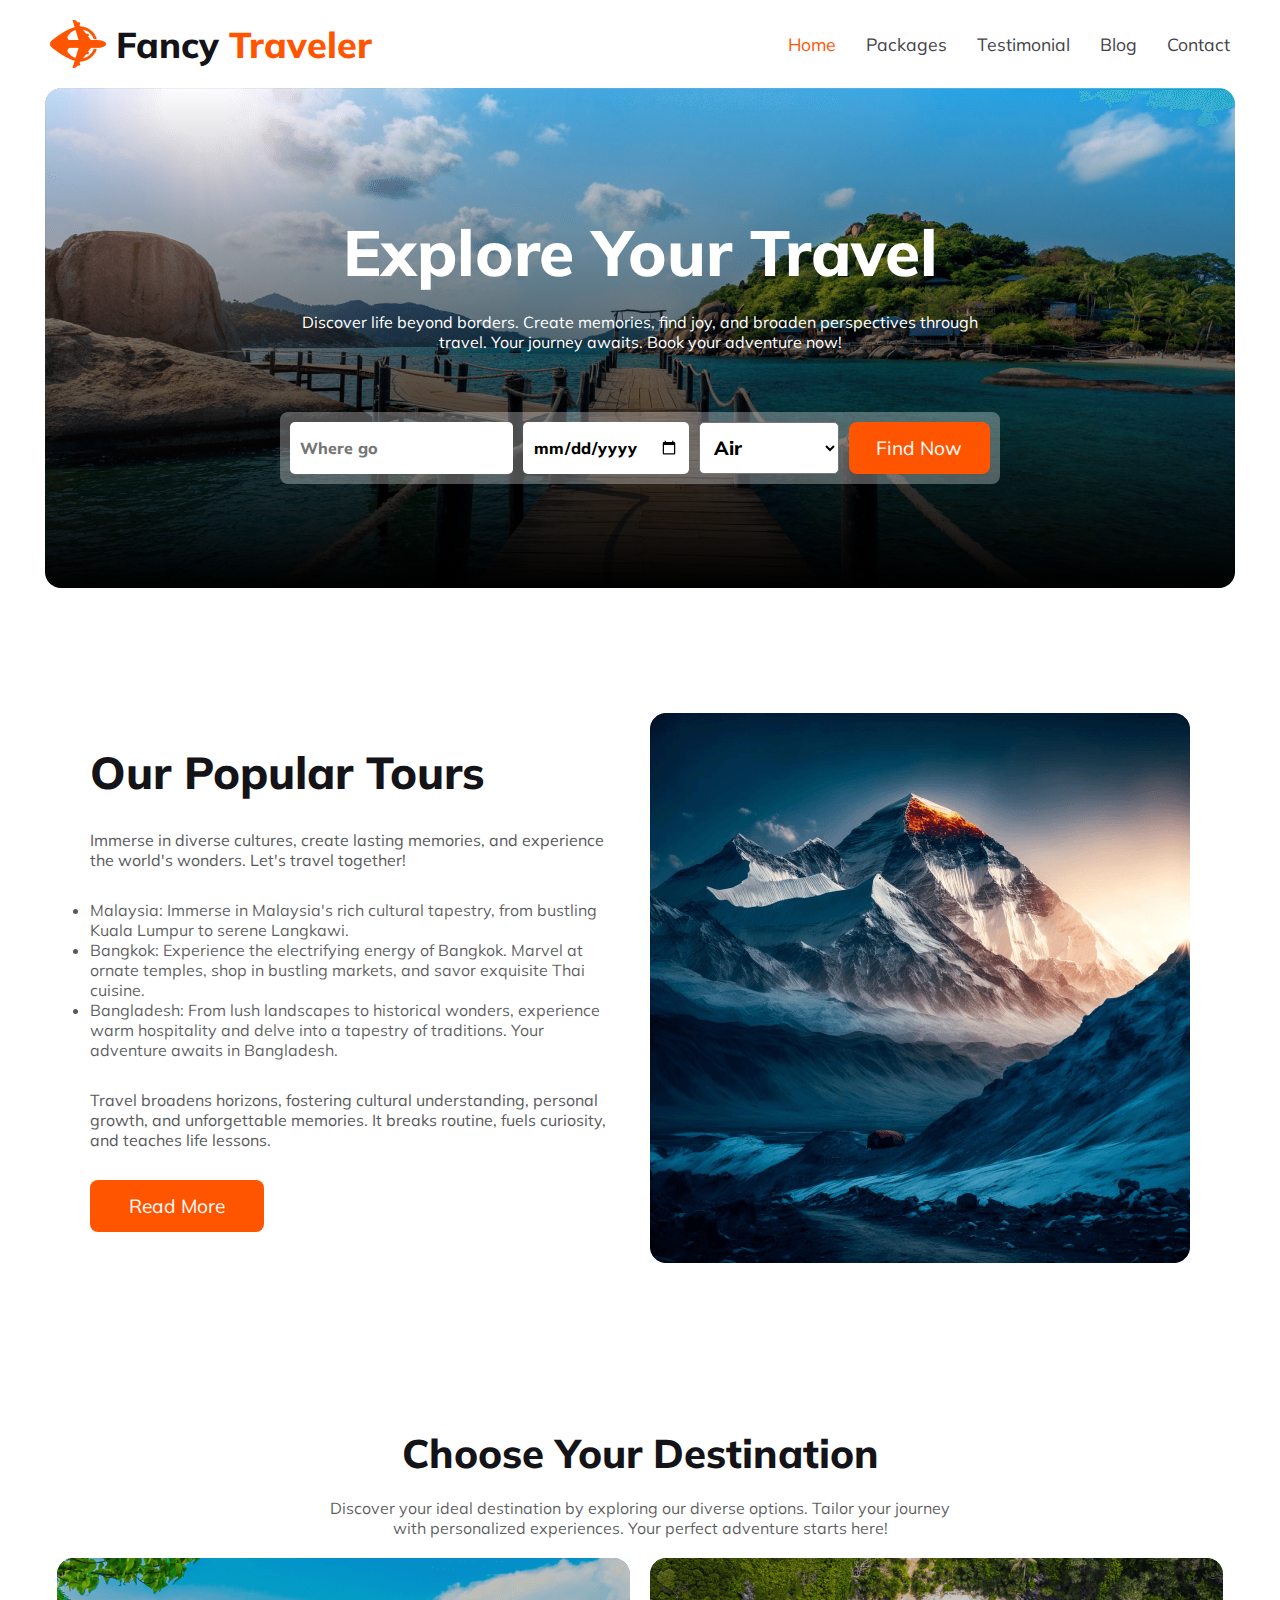
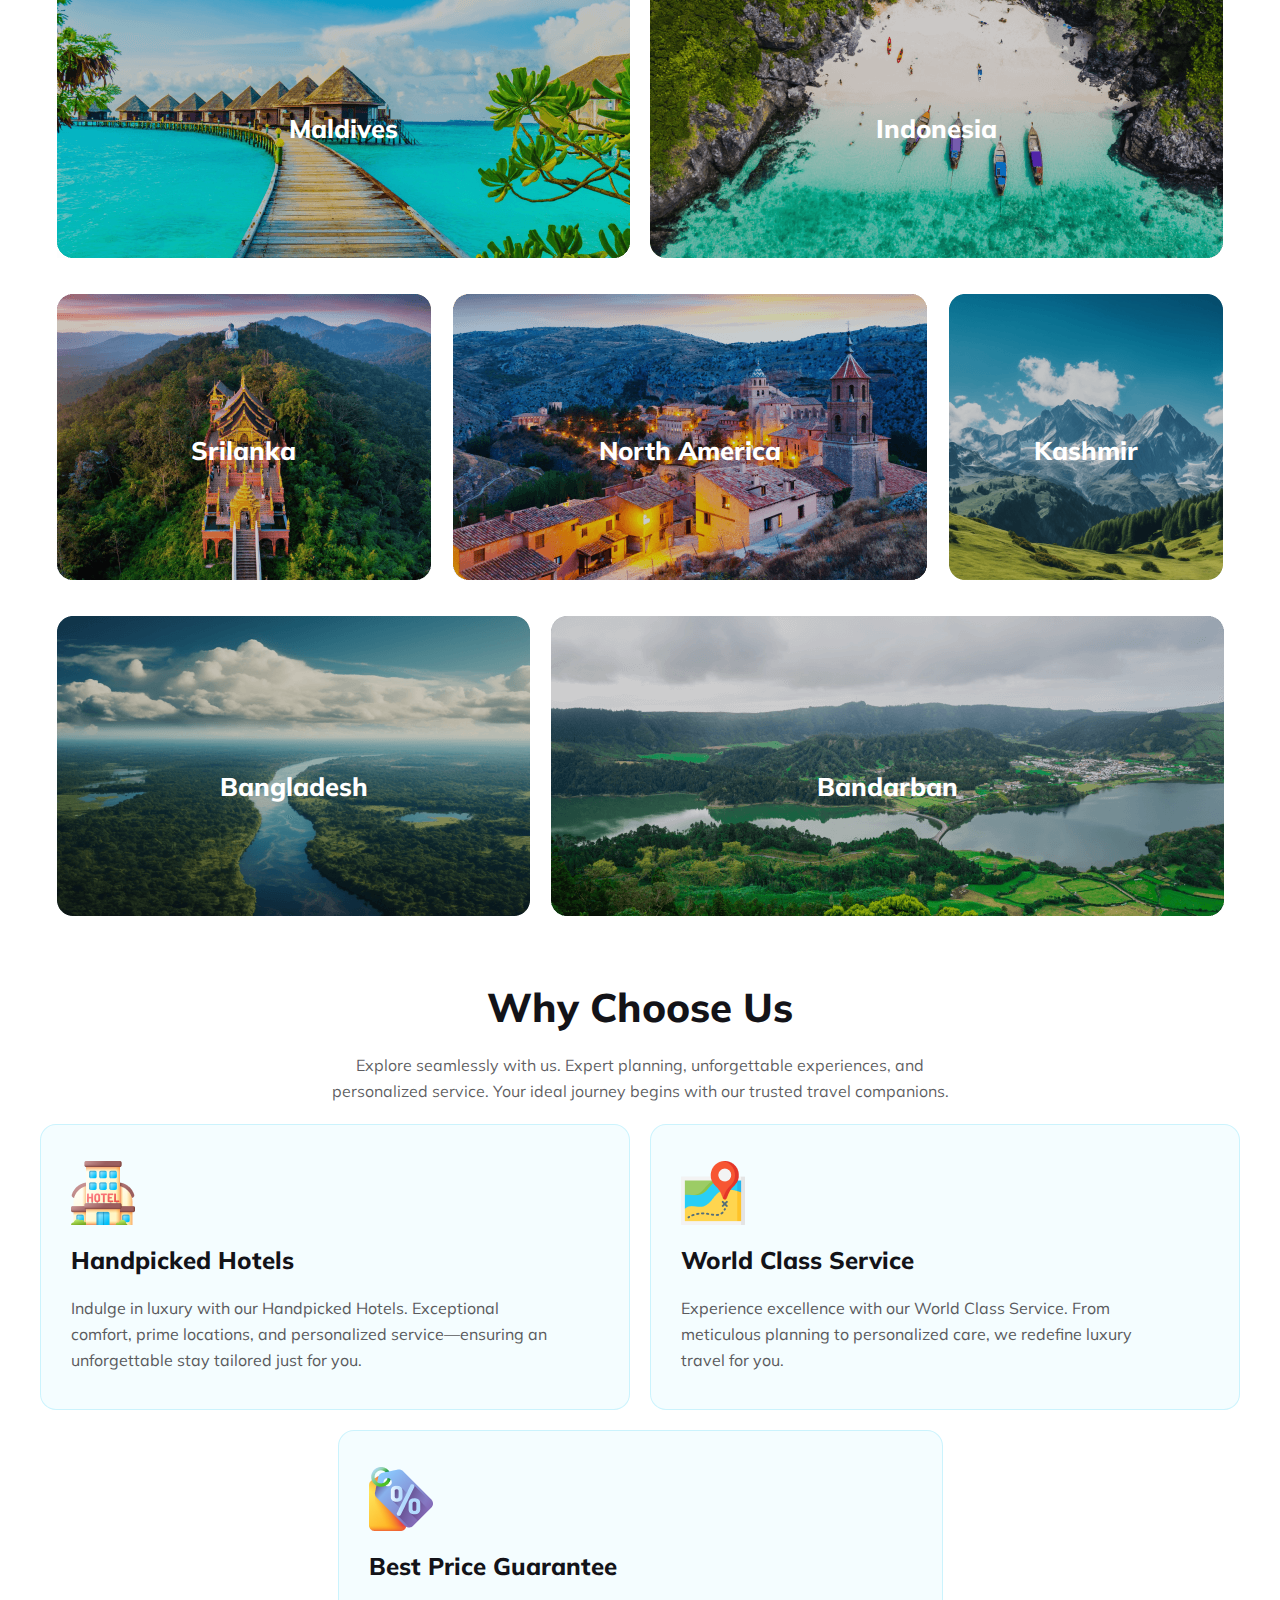
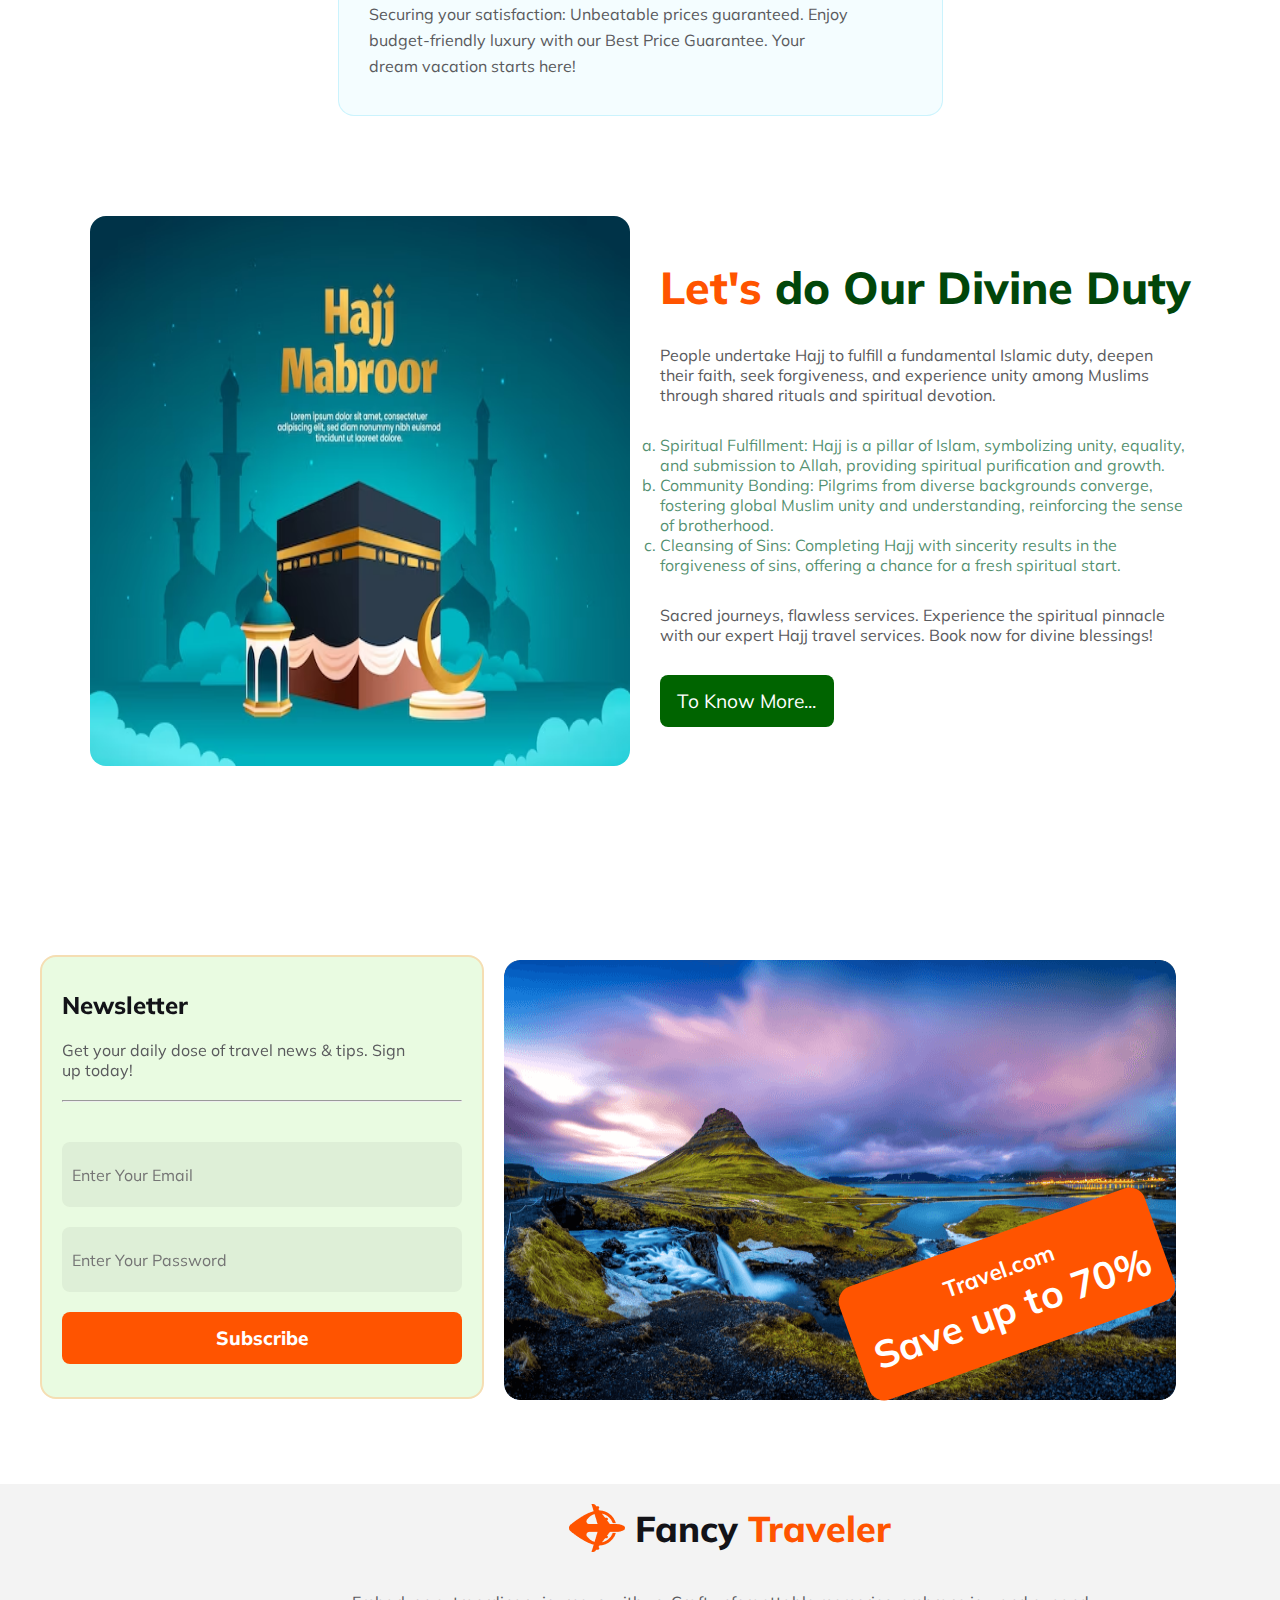
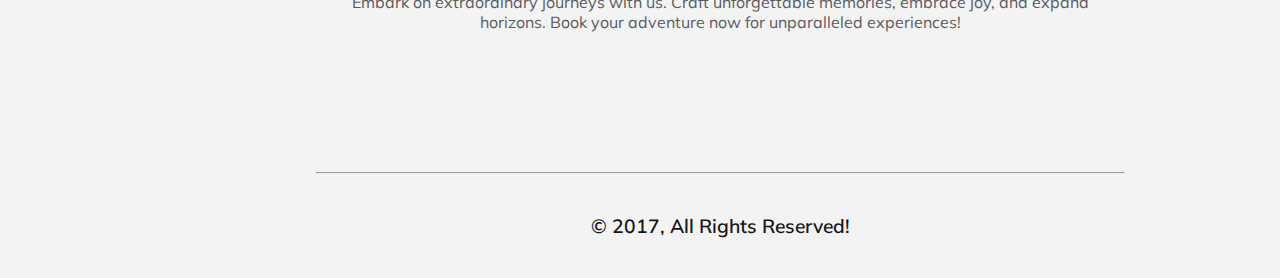
==== commit 5510c640: "Final Commit without extara task" ====
--- a/indext.html
+++ b/indext.html
@@ -101,7 +101,61 @@
         </section>
         <!-- Section 01 code 'End Here' -->
 
-
+        <!-- Section 02 Choose your Destination code 'Start Here' -->
+<section class="sec2-container">
+    <div class="sec2-text">
+<h1 class="sec2-head">
+    Choose Your Destination
+</h1>
+<p class="sec2-p">
+    Discover your ideal destination by exploring our diverse options. Tailor your journey with personalized experiences. Your perfect adventure starts here!
+</p>
+    </div>
+    <div class="sec2-img">
+<div class="img-bg1">
+        <img src="Images/Maldivs.png" alt="">
+        <p class="p-text">
+            Maldives
+        </p>
+</div>
+<div class="img-bg2">
+        <img src="Images/Indonasia.png" alt="">
+        <p class="p-text">
+            Indonesia
+        </p>
+</div>
+<div class="img-bg3">
+        <img src="Images/Srilanka.png" alt="">
+        <p class="p-text">
+            Srilanka
+        </p>
+</div>
+<div class="img-bg4">
+        <img src="Images/Nort-america.png" alt="">
+        <p class="p-text">
+            North America
+        </p>
+</div>
+<div class="img-bg5">
+        <img src="Images/Kasmir.png" alt="">
+        <p class="p-text">
+            Kashmir
+        </p>
+</div>
+<div class="img-bg6">
+        <img src="Images/Bangladesh.png" alt="">
+        <p class="p-text">
+            Bangladesh
+        </p>
+</div>
+<div class="img-bg7">
+        <img src="Images/Bandarban.png" alt="">
+        <p class="p-text">
+            Bandarban
+        </p>
+</div>
+    </div>
+</section>
 
         <!-- Section 03 code 'Start Here' -->
         <section class="ch-container">
@@ -232,7 +286,6 @@
         <p class="copyright">&copy; 2017, All Rights Reserved!</p>
     </footer>
         <!-- Footer Section code 'End Here' -->
-
 </body>
-
 </html>
+
--- a/CSS/style.css
+++ b/CSS/style.css
@@ -166,6 +166,91 @@
     border-radius: 16px;
 }
 
+/* Section two style start here */
+.sec2-container {
+    margin: 30px auto;
+    width: 1200px;
+    /* height: 1200px; */
+    display: flex;
+    flex-direction: column;
+    text-align: center;
+    align-items: center;
+}
+
+.sec2-text {
+    text-align: center;
+    margin: 20px auto;
+}
+
+.sec2-text .sec2-head {
+    color: #131318;
+    /* text-align: center; */
+    font-size: 2.5rem;
+    font-weight: 800;
+    margin: 20px auto;
+}
+
+.sec2-text .sec2-p {
+    width: 643px;
+    color: rgba(19, 19, 24, 0.70);
+    font-size: 1rem;
+    font-weight: 400;
+}
+
+/* grid application */
+.img-bg1 {
+    border-radius: 16px;
+    grid-area: md;
+}
+
+.img-bg2 {
+    border-radius: 16px;
+    grid-area: in;
+}
+
+.img-bg3 {
+    border-radius: 16px;
+    grid-area: sk;
+}
+
+.img-bg4 {
+    border-radius: 16px;
+    grid-area: nam;
+}
+
+.img-bg5 {
+    border-radius: 16px;
+    grid-area: kmir;
+}
+
+.img-bg6 {
+    border-radius: 16px;
+    grid-area: bd;
+}
+
+.img-bg7 {
+    border-radius: 16px;
+    grid-area: bbon;
+}
+
+.sec2-img {
+    display: grid;
+    gap: 0px 20px;
+    grid-template-areas:
+        "md md md md md md in in in in in in"
+        "sk sk sk sk nam nam nam nam nam kmir kmir kmir"
+        "bd bd bd bd bd bbon bbon bbon bbon bbon bbon bbon"
+    ;
+}
+
+.p-text {
+    color: #FFF;
+    font-size: 1.6rem;
+    font-weight: 800;
+    position: relative;
+    top: -150px;
+}
+
 /* Section 3 style start here */
 
 .ch-container {
@@ -246,6 +331,7 @@
     justify-content: center;
     margin-top: 20px;
 }
+
 /* Section Hajj style Start here*/
 
 .section-haj {
@@ -273,20 +359,21 @@
     margin: 30px 0;
 }
 
-.sec-haj-text > ol > li {
+.sec-haj-text>ol>li {
     width: 525px;
-    color: rgba(255, 2, 2, 0.7);
+    color: rgba(5, 95, 50, 0.7);
     font-size: 1rem;
     font-weight: 400;
     margin-bottom: 30px 0px;
 }
 
-.sce-haj-img  .haj {
+.sce-haj-img .haj {
     max-width: 100%;
     width: 540px;
     height: 550px;
     border-radius: 16px;
 }
+
 .btn-haj {
     background-color: darkgreen;
 }
@@ -411,15 +498,16 @@
     gap: 20px;
     /* justify-content: center; */
 }
-.f-icon > i {
+
+.f-icon>i {
     width: 100px;
     height: 100px;
     cursor: pointer;
 }
 
-.copyright{
+.copyright {
     margin: 40px auto;
     color: #131318;
-font-size: 1.2rem;
-font-weight: 600;
+    font-size: 1.2rem;
+    font-weight: 600;
 }--- a/CSS/responsive.css
+++ b/CSS/responsive.css
@@ -95,6 +95,51 @@
     }
 }
 
+/* Grid section (2) mobile responsive */
+
+@media screen and (max-width: 600px) {
+    .sec2-container {
+        width: 100%;
+        text-align: center;
+        margin-top: -150px; 
+    }
+
+    .sec2-text .sec2-head {
+        font-size: 1.5rem;
+        font-weight: 800;
+        margin: 20px auto;
+        text-align: center;
+    }
+
+    .sec2-text .sec2-p {
+        width: 310px;
+    }
+
+    .sec2-img {
+        gap: 10px;
+        grid-template-areas:
+            "md"
+            "in"
+            "sk"
+            "nam"
+            "kmir"
+            "bd"
+            "bbon"
+        ;
+    }
+
+    .sec2-img img {
+        width: 335px;
+        height: 176px;
+    }
+    .p-text {
+        top: -110px;
+    }
+
+}
+
+
+
 /* choose section (3) mobile responsive */
 
 @media screen and (max-width: 600px) {
@@ -165,8 +210,6 @@
         margin-left: 40px;
     }
 }
-
-
 
 /* Newsletter section Mobile Responsive */
 
@@ -219,36 +262,3 @@
         width: 300px;
     }
 }
-
-
-
-
-
-
-
-
-
-
-
-
-
-
-
-
-
-
-
-
-
-
-
-
-
-
-
-
-@media screen and (max-width: 600px) {}
-
-@media screen and (max-width: 600px) {}
-
-@media screen and (max-width: 600px) {}